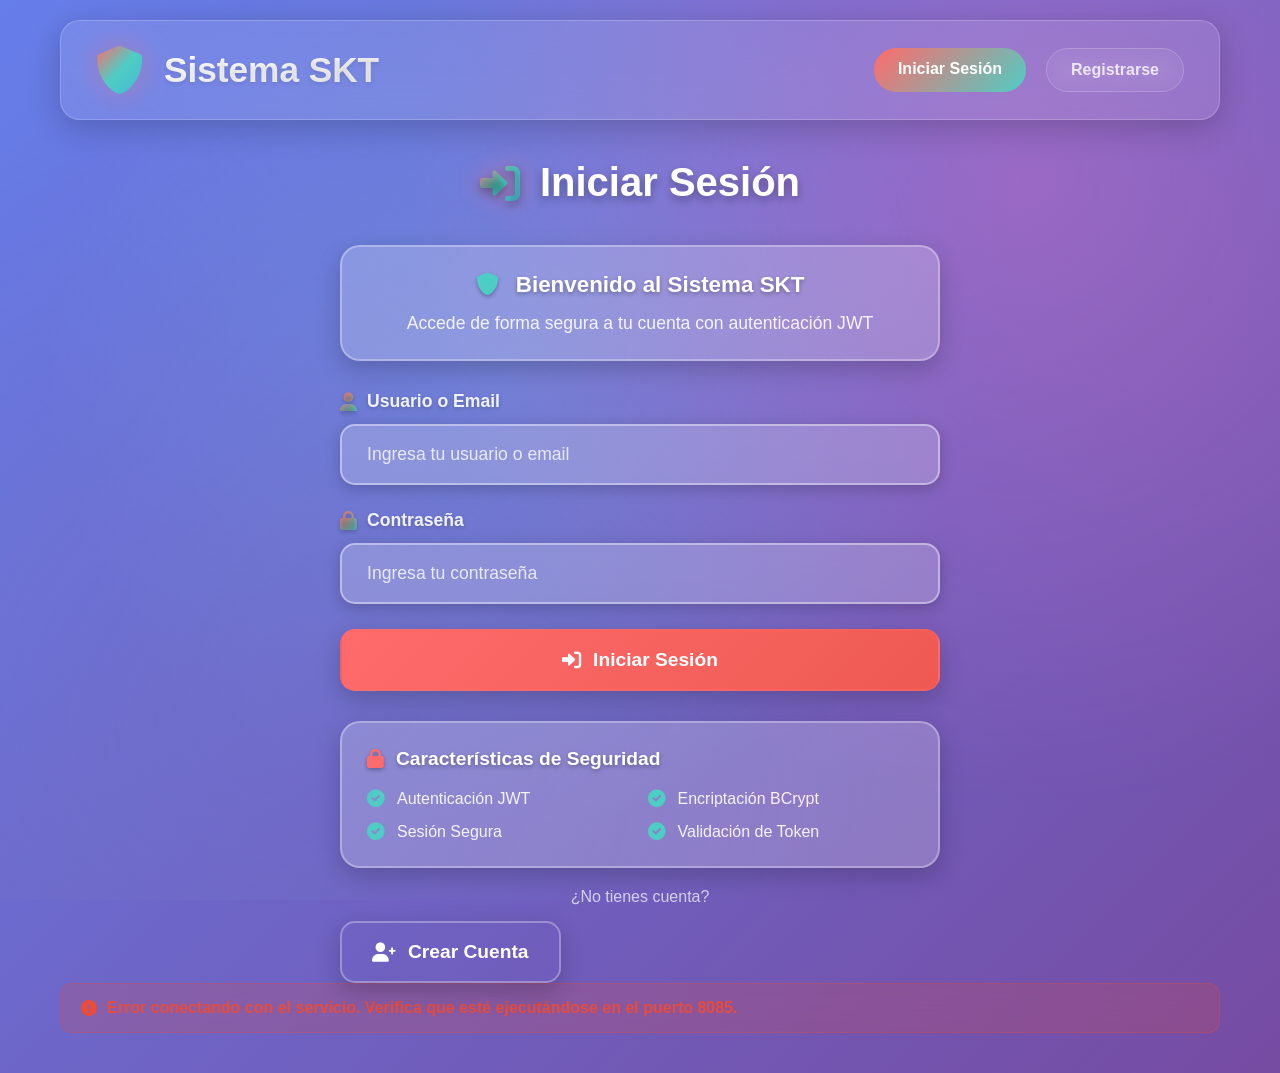
==== src/auth-service/src/main/resources/static/index.html @ 1cf435f5 "Se implementó el login" ====
<!DOCTYPE html>
<html lang="es">

<head>
  <meta charset="UTF-8">
  <meta name="viewport" content="width=device-width, initial-scale=1.0">
  <title>Sistema de Autenticación SKT</title>
  <link rel="stylesheet" href="styles.css">
  <link href="https://cdnjs.cloudflare.com/ajax/libs/font-awesome/6.0.0/css/all.min.css" rel="stylesheet">
</head>

<body>
  <div class="container">
    <!-- Header -->
    <header class="header">
      <div class="logo">
        <i class="fas fa-shield-alt"></i>
        <h1>Sistema SKT</h1>
      </div>
      <nav class="nav" id="nav">
        <a href="#" id="loginLink" class="nav-link active">Iniciar Sesión</a>
        <a href="#" id="registerLink" class="nav-link">Registrarse</a>
        <a href="#" id="dashboardLink" class="nav-link" style="display: none;">Dashboard</a>
        <a href="#" id="logoutLink" class="nav-link" style="display: none;">Cerrar Sesión</a>
      </nav>
    </header>

    <!-- Main Content -->
    <main class="main">
      <!-- Login Form -->
      <div id="loginSection" class="form-section active">
        <div class="form-container">
          <h2><i class="fas fa-sign-in-alt"></i> Iniciar Sesión</h2>

          <!-- Welcome Message -->
          <div
            style="text-align: center; margin-bottom: 30px; padding: 25px; background: rgba(255, 255, 255, 0.2); border-radius: 20px; border: 2px solid rgba(255, 255, 255, 0.3); box-shadow: 0 8px 25px rgba(0, 0, 0, 0.2);">
            <h3
              style="color: white; margin-bottom: 15px; font-size: 1.4rem; text-shadow: 0 2px 4px rgba(0, 0, 0, 0.3);">
              <i class="fas fa-shield-alt" style="color: #4ecdc4; margin-right: 12px;"></i>
              Bienvenido al Sistema SKT
            </h3>
            <p style="color: rgba(255, 255, 255, 0.9); font-size: 1.1rem; font-weight: 500;">
              Accede de forma segura a tu cuenta con autenticación JWT
            </p>
          </div>

          <form id="loginForm" class="auth-form">
            <div class="form-group">
              <label for="loginUsername">
                <i class="fas fa-user"></i> Usuario o Email
              </label>
              <input type="text" id="loginUsername" name="usernameOrEmail" required
                placeholder="Ingresa tu usuario o email">
            </div>
            <div class="form-group">
              <label for="loginPassword">
                <i class="fas fa-lock"></i> Contraseña
              </label>
              <input type="password" id="loginPassword" name="password" required placeholder="Ingresa tu contraseña">
            </div>
            <button type="submit" class="btn btn-primary">
              <i class="fas fa-sign-in-alt"></i> Iniciar Sesión
            </button>
          </form>

          <!-- Security Features -->
          <div
            style="margin-top: 30px; padding: 25px; background: rgba(255, 255, 255, 0.2); border-radius: 20px; border: 2px solid rgba(255, 255, 255, 0.3); box-shadow: 0 8px 25px rgba(0, 0, 0, 0.2);">
            <h4
              style="color: white; margin-bottom: 20px; display: flex; align-items: center; gap: 12px; font-size: 1.2rem; text-shadow: 0 2px 4px rgba(0, 0, 0, 0.3);">
              <i class="fas fa-lock" style="color: #ff6b6b;"></i>
              Características de Seguridad
            </h4>
            <div style="display: grid; grid-template-columns: repeat(auto-fit, minmax(200px, 1fr)); gap: 15px;">
              <div
                style="display: flex; align-items: center; gap: 12px; color: rgba(255, 255, 255, 0.9); font-weight: 500;">
                <i class="fas fa-check-circle" style="color: #4ecdc4; font-size: 1.1rem;"></i>
                <span>Autenticación JWT</span>
              </div>
              <div
                style="display: flex; align-items: center; gap: 12px; color: rgba(255, 255, 255, 0.9); font-weight: 500;">
                <i class="fas fa-check-circle" style="color: #4ecdc4; font-size: 1.1rem;"></i>
                <span>Encriptación BCrypt</span>
              </div>
              <div
                style="display: flex; align-items: center; gap: 12px; color: rgba(255, 255, 255, 0.9); font-weight: 500;">
                <i class="fas fa-check-circle" style="color: #4ecdc4; font-size: 1.1rem;"></i>
                <span>Sesión Segura</span>
              </div>
              <div
                style="display: flex; align-items: center; gap: 12px; color: rgba(255, 255, 255, 0.9); font-weight: 500;">
                <i class="fas fa-check-circle" style="color: #4ecdc4; font-size: 1.1rem;"></i>
                <span>Validación de Token</span>
              </div>
            </div>
          </div>

          <!-- Quick Actions -->
          <div style="margin-top: 20px; text-align: center;">
            <p style="color: rgba(255, 255, 255, 0.7); margin-bottom: 15px;">¿No tienes cuenta?</p>
            <button type="button" class="btn btn-outline" onclick="showRegister()">
              <i class="fas fa-user-plus"></i> Crear Cuenta
            </button>
          </div>
        </div>
      </div>

      <!-- Register Form -->
      <div id="registerSection" class="form-section">
        <div class="form-container">
          <h2><i class="fas fa-user-plus"></i> Registrarse</h2>
          <form id="registerForm" class="auth-form">
            <div class="form-group">
              <label for="registerUsername">
                <i class="fas fa-user"></i> Usuario
              </label>
              <input type="text" id="registerUsername" name="username" required>
            </div>
            <div class="form-group">
              <label for="registerEmail">
                <i class="fas fa-envelope"></i> Email
              </label>
              <input type="email" id="registerEmail" name="email" required>
            </div>
            <div class="form-group">
              <label for="registerPassword">
                <i class="fas fa-lock"></i> Contraseña
              </label>
              <input type="password" id="registerPassword" name="password" required>
            </div>
            <div class="form-group">
              <label for="registerConfirmPassword">
                <i class="fas fa-lock"></i> Confirmar Contraseña
              </label>
              <input type="password" id="registerConfirmPassword" name="confirmPassword" required>
            </div>
            <div class="form-group">
              <label for="registerNombre">
                <i class="fas fa-id-card"></i> Nombre
              </label>
              <input type="text" id="registerNombre" name="nombre" required>
            </div>
            <div class="form-group">
              <label for="registerApellido">
                <i class="fas fa-id-card"></i> Apellido
              </label>
              <input type="text" id="registerApellido" name="apellido" required>
            </div>
            <div class="form-group">
              <label for="registerRol">
                <i class="fas fa-user-tag"></i> Rol
              </label>
              <select id="registerRol" name="rol" required>
                <option value="OPERADOR">Operador</option>
                <option value="SUPERVISOR">Supervisor</option>
                <option value="ADMIN">Administrador</option>
              </select>
            </div>
            <button type="submit" class="btn btn-primary">
              <i class="fas fa-user-plus"></i> Registrarse
            </button>
            <button type="button" class="btn btn-secondary" onclick="fillRegisterForm()" style="margin-top: 10px;">
              <i class="fas fa-magic"></i> Llenar Datos de Prueba
            </button>
          </form>
        </div>
      </div>

      <!-- Dashboard -->
      <div id="dashboardSection" class="form-section">
        <div class="dashboard-container">
          <div class="dashboard-header">
            <h2><i class="fas fa-tachometer-alt"></i> Dashboard</h2>
            <div class="welcome-banner">
              <div class="user-avatar">
                <i class="fas fa-user-circle"></i>
              </div>
              <div class="welcome-text">
                <h3 id="welcomeMessage">¡Bienvenido!</h3>
                <p id="userDetails">Cargando información del usuario...</p>
              </div>
            </div>
          </div>

          <div class="stats-grid">
            <div class="stat-card">
              <div class="stat-icon">
                <i class="fas fa-shield-alt"></i>
              </div>
              <div class="stat-content">
                <h4>Seguridad</h4>
                <p>Sesión activa</p>
                <span class="stat-status active">Activo</span>
              </div>
            </div>

            <div class="stat-card">
              <div class="stat-icon">
                <i class="fas fa-clock"></i>
              </div>
              <div class="stat-content">
                <h4>Sesión</h4>
                <p id="sessionTime">24 horas</p>
                <span class="stat-status valid">Válido</span>
              </div>
            </div>

            <div class="stat-card">
              <div class="stat-icon">
                <i class="fas fa-key"></i>
              </div>
              <div class="stat-content">
                <h4>Token</h4>
                <p>JWT Activo</p>
                <span class="stat-status valid">Válido</span>
              </div>
            </div>

            <div class="stat-card">
              <div class="stat-icon">
                <i class="fas fa-user-tag"></i>
              </div>
              <div class="stat-content">
                <h4>Rol</h4>
                <p id="userRole">Cargando...</p>
                <span class="stat-status info">Asignado</span>
              </div>
            </div>
          </div>

          <div class="action-grid">
            <div class="action-card">
              <div class="card-header">
                <i class="fas fa-user-check"></i>
                <h3>Validar Token</h3>
              </div>
              <p>Verifica la validez de tu token de autenticación actual</p>
              <button id="validateTokenBtn" class="btn btn-info">
                <i class="fas fa-check-circle"></i> Validar Token
              </button>
            </div>

            <div class="action-card">
              <div class="card-header">
                <i class="fas fa-sync"></i>
                <h3>Refrescar Token</h3>
              </div>
              <p>Genera un nuevo token de autenticación</p>
              <button id="refreshTokenBtn" class="btn btn-secondary">
                <i class="fas fa-sync"></i> Refrescar Token
              </button>
            </div>

            <div class="action-card">
              <div class="card-header">
                <i class="fas fa-info-circle"></i>
                <h3>Información del Usuario</h3>
              </div>
              <p>Consulta los detalles completos de tu perfil</p>
              <button class="btn btn-secondary" onclick="getCurrentUser()">
                <i class="fas fa-user"></i> Ver Perfil
              </button>
            </div>

            <div class="action-card">
              <div class="card-header">
                <i class="fas fa-cog"></i>
                <h3>Configuración</h3>
              </div>
              <p>Gestiona la configuración de tu cuenta</p>
              <button class="btn btn-secondary" onclick="showMessage('Función en desarrollo', 'info')">
                <i class="fas fa-tools"></i> Configurar
              </button>
            </div>
          </div>

          <div class="recent-activity">
            <h3><i class="fas fa-history"></i> Actividad Reciente</h3>
            <div class="activity-list">
              <div class="activity-item">
                <div class="activity-icon">
                  <i class="fas fa-sign-in-alt"></i>
                </div>
                <div class="activity-content">
                  <p><strong>Inicio de sesión exitoso</strong></p>
                  <span class="activity-time">Hace unos momentos</span>
                </div>
              </div>
              <div class="activity-item">
                <div class="activity-icon">
                  <i class="fas fa-key"></i>
                </div>
                <div class="activity-content">
                  <p><strong>Token JWT generado</strong></p>
                  <span class="activity-time">Hace unos momentos</span>
                </div>
              </div>
              <div class="activity-item">
                <div class="activity-icon">
                  <i class="fas fa-shield-alt"></i>
                </div>
                <div class="activity-content">
                  <p><strong>Sesión autenticada</strong></p>
                  <span class="activity-time">Hace unos momentos</span>
                </div>
              </div>
            </div>
          </div>

          <div class="dashboard-footer">
            <button class="btn btn-primary" onclick="logout()">
              <i class="fas fa-sign-out-alt"></i> Cerrar Sesión
            </button>
          </div>
        </div>
      </div>
    </main>

    <!-- Messages -->
    <div id="messageContainer" class="message-container"></div>
  </div>

  <script src="script.js"></script>
</body>

</html>
---- src/auth-service/src/main/resources/static/styles.css ----
* {
    margin: 0;
    padding: 0;
    box-sizing: border-box;
}

body {
    font-family: 'Segoe UI', Tahoma, Geneva, Verdana, sans-serif;
    background: linear-gradient(135deg, #667eea 0%, #764ba2 25%, #f093fb 50%, #f5576c 75%, #4facfe 100%);
    background-size: 400% 400%;
    animation: gradientShift 15s ease infinite;
    min-height: 100vh;
    color: #2c3e50;
    position: relative;
    overflow-x: hidden;
}

@keyframes gradientShift {
    0% { background-position: 0% 50%; }
    50% { background-position: 100% 50%; }
    100% { background-position: 0% 50%; }
}

body::before {
    content: '';
    position: fixed;
    top: 0;
    left: 0;
    width: 100%;
    height: 100%;
    background: 
        radial-gradient(circle at 20% 80%, rgba(120, 119, 198, 0.3) 0%, transparent 50%),
        radial-gradient(circle at 80% 20%, rgba(255, 119, 198, 0.3) 0%, transparent 50%),
        radial-gradient(circle at 40% 40%, rgba(120, 219, 255, 0.2) 0%, transparent 50%);
    pointer-events: none;
    z-index: -1;
}

.container {
    max-width: 1200px;
    margin: 0 auto;
    padding: 20px;
}

/* Header */
.header {
    background: rgba(255, 255, 255, 0.1);
    backdrop-filter: blur(20px);
    border-radius: 20px;
    padding: 25px 35px;
    margin-bottom: 40px;
    box-shadow: 0 8px 32px rgba(0, 0, 0, 0.2);
    display: flex;
    justify-content: space-between;
    align-items: center;
    border: 1px solid rgba(255, 255, 255, 0.2);
}

.logo {
    display: flex;
    align-items: center;
    gap: 20px;
    color: white;
    text-decoration: none;
    transition: all 0.3s ease;
}

.logo:hover {
    transform: scale(1.05);
    text-shadow: 0 0 20px rgba(255, 255, 255, 0.5);
}

.logo i {
    font-size: 3rem;
    background: linear-gradient(135deg, #ff6b6b, #4ecdc4, #45b7d1);
    -webkit-background-clip: text;
    -webkit-text-fill-color: transparent;
    background-clip: text;
    filter: drop-shadow(0 0 15px rgba(255, 107, 107, 0.4));
}

.logo h1 {
    font-size: 2.2rem;
    font-weight: 800;
    background: linear-gradient(135deg, #ffffff, #f0f0f0);
    -webkit-background-clip: text;
    -webkit-text-fill-color: transparent;
    background-clip: text;
    text-shadow: 0 2px 4px rgba(0, 0, 0, 0.1);
}

.nav {
    display: flex;
    gap: 20px;
}

.nav-link {
    text-decoration: none;
    color: rgba(255, 255, 255, 0.8);
    font-weight: 600;
    padding: 12px 24px;
    border-radius: 25px;
    transition: all 0.3s ease;
    border: 1px solid rgba(255, 255, 255, 0.2);
    backdrop-filter: blur(10px);
}

.nav-link:hover {
    background: rgba(255, 255, 255, 0.2);
    color: white;
    transform: translateY(-2px);
    box-shadow: 0 8px 25px rgba(0, 0, 0, 0.2);
}

.nav-link.active {
    background: linear-gradient(135deg, #ff6b6b, #4ecdc4);
    color: white;
    border: none;
}

/* Main Content */
.main-content {
    background: rgba(255, 255, 255, 0.25);
    backdrop-filter: blur(25px);
    border-radius: 30px;
    padding: 50px;
    box-shadow: 0 20px 60px rgba(0, 0, 0, 0.3);
    min-height: 700px;
    border: 2px solid rgba(255, 255, 255, 0.3);
    position: relative;
    overflow: hidden;
}

.main-content::before {
    content: '';
    position: absolute;
    top: -50%;
    left: -50%;
    width: 200%;
    height: 200%;
    background: 
        radial-gradient(circle at 30% 20%, rgba(255, 107, 107, 0.1) 0%, transparent 50%),
        radial-gradient(circle at 70% 80%, rgba(78, 205, 196, 0.1) 0%, transparent 50%),
        radial-gradient(circle at 20% 70%, rgba(69, 183, 209, 0.1) 0%, transparent 50%);
    animation: float 20s ease-in-out infinite;
    pointer-events: none;
}

@keyframes float {
    0%, 100% { transform: translate(0, 0) rotate(0deg); }
    33% { transform: translate(30px, -30px) rotate(120deg); }
    66% { transform: translate(-20px, 20px) rotate(240deg); }
}

.form-section {
    display: none;
    position: relative;
    z-index: 2;
}

.form-section.active {
    display: block;
}

.form-container {
    max-width: 600px;
    margin: 0 auto;
    position: relative;
}

.form-container h2 {
    text-align: center;
    margin-bottom: 40px;
    color: white;
    font-size: 2.5rem;
    font-weight: 800;
    display: flex;
    align-items: center;
    justify-content: center;
    gap: 20px;
    text-shadow: 0 4px 8px rgba(0, 0, 0, 0.3);
}

.form-container h2 i {
    font-size: 2.5rem;
    background: linear-gradient(135deg, #ff6b6b, #4ecdc4, #45b7d1);
    -webkit-background-clip: text;
    -webkit-text-fill-color: transparent;
    background-clip: text;
    filter: drop-shadow(0 0 10px rgba(255, 107, 107, 0.5));
}

/* Forms */
.auth-form {
    display: flex;
    flex-direction: column;
    gap: 25px;
}

.form-group {
    display: flex;
    flex-direction: column;
    gap: 12px;
    position: relative;
}

.form-group label {
    color: rgba(255, 255, 255, 0.9);
    font-weight: 600;
    font-size: 1.1rem;
    display: flex;
    align-items: center;
    gap: 10px;
    text-shadow: 0 2px 4px rgba(0, 0, 0, 0.2);
}

.form-group label i {
    font-size: 1.2rem;
    background: linear-gradient(135deg, #ff6b6b, #4ecdc4);
    -webkit-background-clip: text;
    -webkit-text-fill-color: transparent;
    background-clip: text;
}

.form-group input,
.form-group select {
    padding: 18px 25px;
    border: 2px solid rgba(255, 255, 255, 0.4);
    border-radius: 15px;
    font-size: 1.1rem;
    background: rgba(255, 255, 255, 0.2);
    backdrop-filter: blur(15px);
    color: white;
    transition: all 0.3s ease;
    box-shadow: 0 4px 15px rgba(0, 0, 0, 0.2);
}

.form-group input::placeholder {
    color: rgba(255, 255, 255, 0.8);
    font-weight: 500;
}

.form-group input:focus,
.form-group select:focus {
    outline: none;
    border-color: rgba(255, 107, 107, 0.9);
    box-shadow: 0 0 0 4px rgba(255, 107, 107, 0.3);
    background: rgba(255, 255, 255, 0.25);
    transform: translateY(-2px);
}

.form-group input:hover,
.form-group select:hover {
    border-color: rgba(255, 255, 255, 0.6);
    background: rgba(255, 255, 255, 0.22);
}

/* Buttons */
.btn {
    padding: 18px 30px;
    border: none;
    border-radius: 15px;
    font-size: 1.2rem;
    font-weight: 700;
    cursor: pointer;
    transition: all 0.3s ease;
    display: flex;
    align-items: center;
    justify-content: center;
    gap: 12px;
    text-decoration: none;
    position: relative;
    overflow: hidden;
    box-shadow: 0 8px 25px rgba(0, 0, 0, 0.2);
}

.btn::before {
    content: '';
    position: absolute;
    top: 0;
    left: -100%;
    width: 100%;
    height: 100%;
    background: linear-gradient(90deg, transparent, rgba(255, 255, 255, 0.2), transparent);
    transition: left 0.5s;
}

.btn:hover::before {
    left: 100%;
}

.btn-primary {
    background: linear-gradient(135deg, #ff6b6b, #ee5a52);
    color: white;
    border: 2px solid rgba(255, 107, 107, 0.3);
}

.btn-primary:hover {
    transform: translateY(-3px);
    box-shadow: 0 15px 35px rgba(255, 107, 107, 0.4);
    background: linear-gradient(135deg, #ee5a52, #ff6b6b);
}

.btn-secondary {
    background: linear-gradient(135deg, #4ecdc4, #44a08d);
    color: white;
    border: 2px solid rgba(78, 205, 196, 0.3);
}

.btn-secondary:hover {
    background: linear-gradient(135deg, #44a08d, #3a8b7a);
    transform: translateY(-3px);
    box-shadow: 0 15px 35px rgba(78, 205, 196, 0.4);
}

.btn-info {
    background: linear-gradient(135deg, #45b7d1, #3498db);
    color: white;
    border: 2px solid rgba(69, 183, 209, 0.3);
}

.btn-info:hover {
    background: linear-gradient(135deg, #3498db, #2980b9);
    transform: translateY(-3px);
    box-shadow: 0 15px 35px rgba(69, 183, 209, 0.4);
}

.btn-outline {
    background: transparent;
    color: white;
    border: 2px solid rgba(255, 255, 255, 0.3);
}

.btn-outline:hover {
    background: rgba(255, 255, 255, 0.1);
    border-color: rgba(255, 255, 255, 0.5);
    transform: translateY(-3px);
}

/* Loading */
.loading {
    opacity: 0.7;
    pointer-events: none;
}

.loading::after {
    content: '';
    position: absolute;
    top: 50%;
    left: 50%;
    width: 20px;
    height: 20px;
    margin: -10px 0 0 -10px;
    border: 2px solid rgba(255, 255, 255, 0.3);
    border-top: 2px solid white;
    border-radius: 50%;
    animation: spin 1s linear infinite;
}

@keyframes spin {
    0% { transform: rotate(0deg); }
    100% { transform: rotate(360deg); }
}

/* Messages */
.message {
    padding: 15px 20px;
    border-radius: 12px;
    margin-bottom: 20px;
    font-weight: 600;
    display: flex;
    align-items: center;
    gap: 10px;
    backdrop-filter: blur(10px);
    border: 1px solid rgba(255, 255, 255, 0.2);
    animation: slideIn 0.3s ease;
}

@keyframes slideIn {
    from { transform: translateY(-20px); opacity: 0; }
    to { transform: translateY(0); opacity: 1; }
}

.message.success {
    background: rgba(46, 204, 113, 0.2);
    color: #2ecc71;
    border-color: rgba(46, 204, 113, 0.3);
}

.message.error {
    background: rgba(231, 76, 60, 0.2);
    color: #e74c3c;
    border-color: rgba(231, 76, 60, 0.3);
}

.message.info {
    background: rgba(52, 152, 219, 0.2);
    color: #3498db;
    border-color: rgba(52, 152, 219, 0.3);
}

.message.warning {
    background: rgba(241, 196, 15, 0.2);
    color: #f1c40f;
    border-color: rgba(241, 196, 15, 0.3);
}

/* Test Users Section */
.test-users {
    background: rgba(255, 255, 255, 0.2);
    backdrop-filter: blur(15px);
    border-radius: 15px;
    padding: 25px;
    margin-bottom: 30px;
    border: 2px solid rgba(255, 255, 255, 0.3);
    box-shadow: 0 8px 25px rgba(0, 0, 0, 0.2);
}

.test-users h3 {
    color: white;
    margin-bottom: 15px;
    font-size: 1.3rem;
    display: flex;
    align-items: center;
    gap: 10px;
}

.test-users h3 i {
    background: linear-gradient(135deg, #ff6b6b, #4ecdc4);
    -webkit-background-clip: text;
    -webkit-text-fill-color: transparent;
    background-clip: text;
}

.test-user {
    display: flex;
    justify-content: space-between;
    align-items: center;
    padding: 12px 15px;
    background: rgba(255, 255, 255, 0.05);
    border-radius: 10px;
    margin-bottom: 10px;
    border: 1px solid rgba(255, 255, 255, 0.1);
    transition: all 0.3s ease;
}

.test-user:hover {
    background: rgba(255, 255, 255, 0.1);
    transform: translateX(5px);
}

.test-user-info {
    color: rgba(255, 255, 255, 0.9);
}

.test-user-info strong {
    color: white;
    font-weight: 700;
}

.test-user-btn {
    padding: 8px 15px;
    background: linear-gradient(135deg, #4ecdc4, #44a08d);
    color: white;
    border: none;
    border-radius: 8px;
    font-size: 0.9rem;
    font-weight: 600;
    cursor: pointer;
    transition: all 0.3s ease;
}

.test-user-btn:hover {
    background: linear-gradient(135deg, #44a08d, #3a8b7a);
    transform: scale(1.05);
}

/* Dashboard */
.dashboard-container {
    color: white;
}

.dashboard-header {
    text-align: center;
    margin-bottom: 40px;
}

.dashboard-header h2 {
    color: white;
    margin-bottom: 30px;
    font-size: 2.5rem;
    display: flex;
    align-items: center;
    justify-content: center;
    gap: 15px;
    text-shadow: 0 4px 8px rgba(0, 0, 0, 0.3);
}

.welcome-banner {
    display: flex;
    align-items: center;
    justify-content: center;
    gap: 20px;
    background: rgba(255, 255, 255, 0.1);
    backdrop-filter: blur(20px);
    padding: 30px;
    border-radius: 20px;
    box-shadow: 0 8px 32px rgba(0, 0, 0, 0.2);
    border: 1px solid rgba(255, 255, 255, 0.2);
}

.user-avatar i {
    font-size: 4rem;
    background: linear-gradient(135deg, #ff6b6b, #4ecdc4);
    -webkit-background-clip: text;
    -webkit-text-fill-color: transparent;
    background-clip: text;
    filter: drop-shadow(0 0 10px rgba(255, 107, 107, 0.3));
}

.welcome-text h3 {
    color: white;
    margin-bottom: 10px;
    font-size: 1.8rem;
    text-shadow: 0 2px 4px rgba(0, 0, 0, 0.3);
}

.welcome-text p {
    color: rgba(255, 255, 255, 0.8);
    font-size: 1.1rem;
}

.stats-grid {
    display: grid;
    grid-template-columns: repeat(auto-fit, minmax(200px, 1fr));
    gap: 20px;
    margin-bottom: 40px;
}

.stat-card {
    background: rgba(255, 255, 255, 0.2);
    backdrop-filter: blur(20px);
    padding: 25px;
    border-radius: 15px;
    box-shadow: 0 8px 32px rgba(0, 0, 0, 0.3);
    border: 2px solid rgba(255, 255, 255, 0.3);
    display: flex;
    align-items: center;
    gap: 15px;
    transition: transform 0.3s ease;
}

.stat-card:hover {
    transform: translateY(-5px);
}

.stat-icon {
    width: 60px;
    height: 60px;
    border-radius: 50%;
    display: flex;
    align-items: center;
    justify-content: center;
    font-size: 1.5rem;
    color: white;
}

.stat-card:nth-child(1) .stat-icon {
    background: linear-gradient(135deg, #ff6b6b, #ee5a52);
}

.stat-card:nth-child(2) .stat-icon {
    background: linear-gradient(135deg, #4ecdc4, #44a08d);
}

.stat-card:nth-child(3) .stat-icon {
    background: linear-gradient(135deg, #45b7d1, #3498db);
}

.stat-card:nth-child(4) .stat-icon {
    background: linear-gradient(135deg, #f39c12, #e67e22);
}

.stat-content h4 {
    color: white;
    margin-bottom: 5px;
    font-size: 1.1rem;
    text-shadow: 0 2px 4px rgba(0, 0, 0, 0.3);
}

.stat-content p {
    color: rgba(255, 255, 255, 0.8);
    margin-bottom: 8px;
    font-size: 0.9rem;
}

.stat-status {
    padding: 4px 12px;
    border-radius: 20px;
    font-size: 0.8rem;
    font-weight: 600;
    text-transform: uppercase;
}

.stat-status.active {
    background: rgba(46, 204, 113, 0.2);
    color: #2ecc71;
    border: 1px solid rgba(46, 204, 113, 0.3);
}

.stat-status.valid {
    background: rgba(52, 152, 219, 0.2);
    color: #3498db;
    border: 1px solid rgba(52, 152, 219, 0.3);
}

.stat-status.info {
    background: rgba(241, 196, 15, 0.2);
    color: #f1c40f;
    border: 1px solid rgba(241, 196, 15, 0.3);
}

.action-grid {
    display: grid;
    grid-template-columns: repeat(auto-fit, minmax(250px, 1fr));
    gap: 25px;
    margin-bottom: 40px;
}

.action-card {
    background: rgba(255, 255, 255, 0.2);
    backdrop-filter: blur(20px);
    padding: 30px;
    border-radius: 20px;
    box-shadow: 0 8px 32px rgba(0, 0, 0, 0.3);
    border: 2px solid rgba(255, 255, 255, 0.3);
    text-align: center;
    transition: transform 0.3s ease;
}

.action-card:hover {
    transform: translateY(-5px);
}

.card-header {
    display: flex;
    align-items: center;
    justify-content: center;
    gap: 10px;
    margin-bottom: 15px;
}

.card-header i {
    font-size: 1.5rem;
    background: linear-gradient(135deg, #ff6b6b, #4ecdc4);
    -webkit-background-clip: text;
    -webkit-text-fill-color: transparent;
    background-clip: text;
}

.card-header h3 {
    color: white;
    font-size: 1.2rem;
    text-shadow: 0 2px 4px rgba(0, 0, 0, 0.3);
}

.action-card p {
    color: rgba(255, 255, 255, 0.8);
    margin-bottom: 20px;
    line-height: 1.5;
}

.recent-activity {
    background: rgba(255, 255, 255, 0.2);
    backdrop-filter: blur(20px);
    padding: 30px;
    border-radius: 20px;
    box-shadow: 0 8px 32px rgba(0, 0, 0, 0.3);
    border: 2px solid rgba(255, 255, 255, 0.3);
    margin-bottom: 30px;
}

.recent-activity h3 {
    color: white;
    margin-bottom: 20px;
    display: flex;
    align-items: center;
    gap: 10px;
    text-shadow: 0 2px 4px rgba(0, 0, 0, 0.3);
}

.recent-activity h3 i {
    background: linear-gradient(135deg, #ff6b6b, #4ecdc4);
    -webkit-background-clip: text;
    -webkit-text-fill-color: transparent;
    background-clip: text;
}

.activity-list {
    display: flex;
    flex-direction: column;
    gap: 15px;
}

.activity-item {
    display: flex;
    align-items: center;
    gap: 15px;
    padding: 15px;
    background: rgba(255, 255, 255, 0.05);
    border-radius: 10px;
    transition: background 0.3s ease;
    border: 1px solid rgba(255, 255, 255, 0.1);
}

.activity-item:hover {
    background: rgba(255, 255, 255, 0.1);
}

.activity-icon {
    width: 40px;
    height: 40px;
    border-radius: 50%;
    background: linear-gradient(135deg, #4ecdc4, #44a08d);
    display: flex;
    align-items: center;
    justify-content: center;
    color: white;
}

.activity-content p {
    color: white;
    margin-bottom: 5px;
    text-shadow: 0 1px 2px rgba(0, 0, 0, 0.3);
}

.activity-time {
    color: rgba(255, 255, 255, 0.7);
    font-size: 0.9rem;
}

.dashboard-footer {
    text-align: center;
    padding: 20px 0;
}

/* Responsive */
@media (max-width: 768px) {
    .container {
        padding: 10px;
    }
    
    .header {
        flex-direction: column;
        gap: 20px;
        text-align: center;
    }
    
    .nav {
        flex-wrap: wrap;
        justify-content: center;
    }
    
    .main-content {
        padding: 30px 20px;
    }
    
    .form-container h2 {
        font-size: 2rem;
    }
    
    .stats-grid {
        grid-template-columns: 1fr;
    }
    
    .action-grid {
        grid-template-columns: 1fr;
    }
    
    .welcome-banner {
        flex-direction: column;
        text-align: center;
    }
}
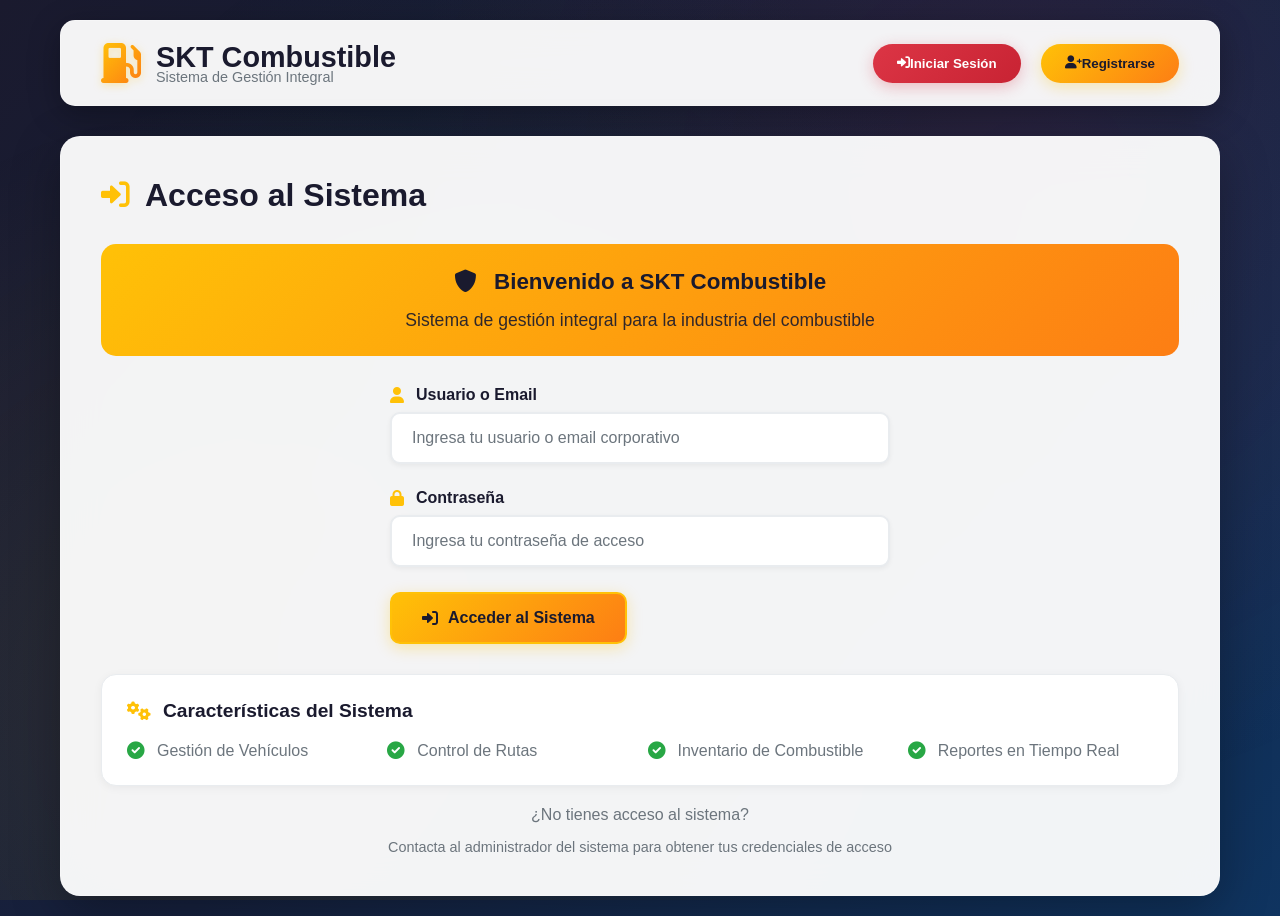
==== commit 79bd7b43: "Se corrigió la interfaz" ====
--- a/src/auth-service/src/main/resources/static/index.html
+++ b/src/auth-service/src/main/resources/static/index.html
@@ -4,44 +4,56 @@
 <head>
   <meta charset="UTF-8">
   <meta name="viewport" content="width=device-width, initial-scale=1.0">
-  <title>Sistema de Autenticación SKT</title>
+  <title>SKT Combustible - Sistema de Gestión</title>
   <link rel="stylesheet" href="styles.css">
-  <link href="https://cdnjs.cloudflare.com/ajax/libs/font-awesome/6.0.0/css/all.min.css" rel="stylesheet">
+  <link rel="stylesheet" href="https://cdnjs.cloudflare.com/ajax/libs/font-awesome/6.0.0/css/all.min.css">
+  <link rel="icon"
+    href="data:image/svg+xml,<svg xmlns='http://www.w3.org/2000/svg' viewBox='0 0 100 100'><text y='.9em' font-size='90'>⛽</text></svg>">
 </head>
 
 <body>
   <div class="container">
-    <!-- Header -->
+    <!-- Header Profesional -->
     <header class="header">
       <div class="logo">
-        <i class="fas fa-shield-alt"></i>
-        <h1>Sistema SKT</h1>
+        <i class="fas fa-gas-pump"></i>
+        <div>
+          <h1>SKT Combustible</h1>
+          <div class="subtitle">Sistema de Gestión Integral</div>
+        </div>
       </div>
-      <nav class="nav" id="nav">
-        <a href="#" id="loginLink" class="nav-link active">Iniciar Sesión</a>
-        <a href="#" id="registerLink" class="nav-link">Registrarse</a>
-        <a href="#" id="dashboardLink" class="nav-link" style="display: none;">Dashboard</a>
-        <a href="#" id="logoutLink" class="nav-link" style="display: none;">Cerrar Sesión</a>
+      <nav class="nav">
+        <button id="loginBtn" class="active">
+          <i class="fas fa-sign-in-alt"></i> Iniciar Sesión
+        </button>
+        <button id="registerBtn">
+          <i class="fas fa-user-plus"></i> Registrarse
+        </button>
+        <button id="dashboardBtn" style="display: none;">
+          <i class="fas fa-tachometer-alt"></i> Dashboard
+        </button>
+        <button id="logoutBtn" style="display: none;">
+          <i class="fas fa-sign-out-alt"></i> Cerrar Sesión
+        </button>
       </nav>
     </header>
 
-    <!-- Main Content -->
-    <main class="main">
+    <!-- Contenido Principal -->
+    <main class="main-content">
       <!-- Login Form -->
       <div id="loginSection" class="form-section active">
         <div class="form-container">
-          <h2><i class="fas fa-sign-in-alt"></i> Iniciar Sesión</h2>
-
-          <!-- Welcome Message -->
+          <h2><i class="fas fa-sign-in-alt"></i> Acceso al Sistema</h2>
+
+          <!-- Banner de Bienvenida -->
           <div
-            style="text-align: center; margin-bottom: 30px; padding: 25px; background: rgba(255, 255, 255, 0.2); border-radius: 20px; border: 2px solid rgba(255, 255, 255, 0.3); box-shadow: 0 8px 25px rgba(0, 0, 0, 0.2);">
-            <h3
-              style="color: white; margin-bottom: 15px; font-size: 1.4rem; text-shadow: 0 2px 4px rgba(0, 0, 0, 0.3);">
-              <i class="fas fa-shield-alt" style="color: #4ecdc4; margin-right: 12px;"></i>
-              Bienvenido al Sistema SKT
+            style="text-align: center; margin-bottom: 30px; padding: 25px; background: linear-gradient(135deg, #ffc107, #fd7e14); border-radius: 15px; color: #1a1a2e;">
+            <h3 style="margin-bottom: 15px; font-size: 1.4rem; font-weight: 700;">
+              <i class="fas fa-shield-alt" style="margin-right: 12px;"></i>
+              Bienvenido a SKT Combustible
             </h3>
-            <p style="color: rgba(255, 255, 255, 0.9); font-size: 1.1rem; font-weight: 500;">
-              Accede de forma segura a tu cuenta con autenticación JWT
+            <p style="font-size: 1.1rem; font-weight: 500; opacity: 0.9;">
+              Sistema de gestión integral para la industria del combustible
             </p>
           </div>
 
@@ -51,57 +63,54 @@
                 <i class="fas fa-user"></i> Usuario o Email
               </label>
               <input type="text" id="loginUsername" name="usernameOrEmail" required
-                placeholder="Ingresa tu usuario o email">
+                placeholder="Ingresa tu usuario o email corporativo">
             </div>
             <div class="form-group">
               <label for="loginPassword">
                 <i class="fas fa-lock"></i> Contraseña
               </label>
-              <input type="password" id="loginPassword" name="password" required placeholder="Ingresa tu contraseña">
+              <input type="password" id="loginPassword" name="password" required
+                placeholder="Ingresa tu contraseña de acceso">
             </div>
             <button type="submit" class="btn btn-primary">
-              <i class="fas fa-sign-in-alt"></i> Iniciar Sesión
+              <i class="fas fa-sign-in-alt"></i> Acceder al Sistema
             </button>
           </form>
 
-          <!-- Security Features -->
+          <!-- Características del Sistema -->
           <div
-            style="margin-top: 30px; padding: 25px; background: rgba(255, 255, 255, 0.2); border-radius: 20px; border: 2px solid rgba(255, 255, 255, 0.3); box-shadow: 0 8px 25px rgba(0, 0, 0, 0.2);">
+            style="margin-top: 30px; padding: 25px; background: white; border-radius: 15px; border: 1px solid #e9ecef; box-shadow: 0 2px 10px rgba(0, 0, 0, 0.05);">
             <h4
-              style="color: white; margin-bottom: 20px; display: flex; align-items: center; gap: 12px; font-size: 1.2rem; text-shadow: 0 2px 4px rgba(0, 0, 0, 0.3);">
-              <i class="fas fa-lock" style="color: #ff6b6b;"></i>
-              Características de Seguridad
+              style="color: #1a1a2e; margin-bottom: 20px; display: flex; align-items: center; gap: 12px; font-size: 1.2rem; font-weight: 600;">
+              <i class="fas fa-cogs" style="color: #ffc107;"></i>
+              Características del Sistema
             </h4>
             <div style="display: grid; grid-template-columns: repeat(auto-fit, minmax(200px, 1fr)); gap: 15px;">
-              <div
-                style="display: flex; align-items: center; gap: 12px; color: rgba(255, 255, 255, 0.9); font-weight: 500;">
-                <i class="fas fa-check-circle" style="color: #4ecdc4; font-size: 1.1rem;"></i>
-                <span>Autenticación JWT</span>
-              </div>
-              <div
-                style="display: flex; align-items: center; gap: 12px; color: rgba(255, 255, 255, 0.9); font-weight: 500;">
-                <i class="fas fa-check-circle" style="color: #4ecdc4; font-size: 1.1rem;"></i>
-                <span>Encriptación BCrypt</span>
-              </div>
-              <div
-                style="display: flex; align-items: center; gap: 12px; color: rgba(255, 255, 255, 0.9); font-weight: 500;">
-                <i class="fas fa-check-circle" style="color: #4ecdc4; font-size: 1.1rem;"></i>
-                <span>Sesión Segura</span>
-              </div>
-              <div
-                style="display: flex; align-items: center; gap: 12px; color: rgba(255, 255, 255, 0.9); font-weight: 500;">
-                <i class="fas fa-check-circle" style="color: #4ecdc4; font-size: 1.1rem;"></i>
-                <span>Validación de Token</span>
-              </div>
-            </div>
-          </div>
-
-          <!-- Quick Actions -->
+              <div style="display: flex; align-items: center; gap: 12px; color: #6c757d; font-weight: 500;">
+                <i class="fas fa-check-circle" style="color: #28a745; font-size: 1.1rem;"></i>
+                <span>Gestión de Vehículos</span>
+              </div>
+              <div style="display: flex; align-items: center; gap: 12px; color: #6c757d; font-weight: 500;">
+                <i class="fas fa-check-circle" style="color: #28a745; font-size: 1.1rem;"></i>
+                <span>Control de Rutas</span>
+              </div>
+              <div style="display: flex; align-items: center; gap: 12px; color: #6c757d; font-weight: 500;">
+                <i class="fas fa-check-circle" style="color: #28a745; font-size: 1.1rem;"></i>
+                <span>Inventario de Combustible</span>
+              </div>
+              <div style="display: flex; align-items: center; gap: 12px; color: #6c757d; font-weight: 500;">
+                <i class="fas fa-check-circle" style="color: #28a745; font-size: 1.1rem;"></i>
+                <span>Reportes en Tiempo Real</span>
+              </div>
+            </div>
+          </div>
+
+          <!-- Información adicional -->
           <div style="margin-top: 20px; text-align: center;">
-            <p style="color: rgba(255, 255, 255, 0.7); margin-bottom: 15px;">¿No tienes cuenta?</p>
-            <button type="button" class="btn btn-outline" onclick="showRegister()">
-              <i class="fas fa-user-plus"></i> Crear Cuenta
-            </button>
+            <p style="color: #6c757d; margin-bottom: 15px;">¿No tienes acceso al sistema?</p>
+            <p style="color: #6c757d; font-size: 0.9rem;">
+              Contacta al administrador del sistema para obtener tus credenciales de acceso
+            </p>
           </div>
         </div>
       </div>
@@ -109,59 +118,69 @@
       <!-- Register Form -->
       <div id="registerSection" class="form-section">
         <div class="form-container">
-          <h2><i class="fas fa-user-plus"></i> Registrarse</h2>
+          <h2><i class="fas fa-user-plus"></i> Registro de Usuario</h2>
+
+          <!-- Banner de Registro -->
+          <div
+            style="text-align: center; margin-bottom: 30px; padding: 25px; background: linear-gradient(135deg, #17a2b8, #138496); border-radius: 15px; color: white;">
+            <h3 style="margin-bottom: 15px; font-size: 1.4rem; font-weight: 700;">
+              <i class="fas fa-user-plus" style="margin-right: 12px;"></i>
+              Crear Nueva Cuenta
+            </h3>
+            <p style="font-size: 1.1rem; font-weight: 500; opacity: 0.9;">
+              Registra un nuevo usuario en el sistema SKT Combustible
+            </p>
+          </div>
+
           <form id="registerForm" class="auth-form">
             <div class="form-group">
               <label for="registerUsername">
-                <i class="fas fa-user"></i> Usuario
-              </label>
-              <input type="text" id="registerUsername" name="username" required>
+                <i class="fas fa-user"></i> Nombre de Usuario
+              </label>
+              <input type="text" id="registerUsername" name="username" required
+                placeholder="Ingresa tu nombre de usuario">
             </div>
             <div class="form-group">
               <label for="registerEmail">
-                <i class="fas fa-envelope"></i> Email
-              </label>
-              <input type="email" id="registerEmail" name="email" required>
+                <i class="fas fa-envelope"></i> Email Corporativo
+              </label>
+              <input type="email" id="registerEmail" name="email" required placeholder="tu.email@empresa.com">
+            </div>
+            <div class="form-group">
+              <label for="registerNombre">
+                <i class="fas fa-id-card"></i> Nombre Completo
+              </label>
+              <input type="text" id="registerNombre" name="nombre" required placeholder="Tu nombre completo">
+            </div>
+            <div class="form-group">
+              <label for="registerApellido">
+                <i class="fas fa-id-card"></i> Apellido
+              </label>
+              <input type="text" id="registerApellido" name="apellido" required placeholder="Tu apellido">
             </div>
             <div class="form-group">
               <label for="registerPassword">
                 <i class="fas fa-lock"></i> Contraseña
               </label>
-              <input type="password" id="registerPassword" name="password" required>
-            </div>
-            <div class="form-group">
-              <label for="registerConfirmPassword">
-                <i class="fas fa-lock"></i> Confirmar Contraseña
-              </label>
-              <input type="password" id="registerConfirmPassword" name="confirmPassword" required>
-            </div>
-            <div class="form-group">
-              <label for="registerNombre">
-                <i class="fas fa-id-card"></i> Nombre
-              </label>
-              <input type="text" id="registerNombre" name="nombre" required>
-            </div>
-            <div class="form-group">
-              <label for="registerApellido">
-                <i class="fas fa-id-card"></i> Apellido
-              </label>
-              <input type="text" id="registerApellido" name="apellido" required>
+              <input type="password" id="registerPassword" name="password" required placeholder="Contraseña segura">
             </div>
             <div class="form-group">
               <label for="registerRol">
-                <i class="fas fa-user-tag"></i> Rol
+                <i class="fas fa-user-tag"></i> Rol en el Sistema
               </label>
               <select id="registerRol" name="rol" required>
+                <option value="">Selecciona tu rol</option>
+                <option value="ADMINISTRADOR">Administrador</option>
                 <option value="OPERADOR">Operador</option>
                 <option value="SUPERVISOR">Supervisor</option>
-                <option value="ADMIN">Administrador</option>
+                <option value="CONDUCTOR">Conductor</option>
               </select>
             </div>
             <button type="submit" class="btn btn-primary">
-              <i class="fas fa-user-plus"></i> Registrarse
+              <i class="fas fa-user-plus"></i> Crear Cuenta
             </button>
-            <button type="button" class="btn btn-secondary" onclick="fillRegisterForm()" style="margin-top: 10px;">
-              <i class="fas fa-magic"></i> Llenar Datos de Prueba
+            <button type="button" class="btn btn-secondary" onclick="fillRegisterForm()" style="margin-left: 15px;">
+              <i class="fas fa-magic"></i> Datos de Prueba
             </button>
           </form>
         </div>
@@ -169,157 +188,179 @@
 
       <!-- Dashboard -->
       <div id="dashboardSection" class="form-section">
-        <div class="dashboard-container">
-          <div class="dashboard-header">
-            <h2><i class="fas fa-tachometer-alt"></i> Dashboard</h2>
-            <div class="welcome-banner">
-              <div class="user-avatar">
-                <i class="fas fa-user-circle"></i>
-              </div>
-              <div class="welcome-text">
-                <h3 id="welcomeMessage">¡Bienvenido!</h3>
-                <p id="userDetails">Cargando información del usuario...</p>
-              </div>
-            </div>
-          </div>
-
-          <div class="stats-grid">
-            <div class="stat-card">
-              <div class="stat-icon">
-                <i class="fas fa-shield-alt"></i>
-              </div>
-              <div class="stat-content">
-                <h4>Seguridad</h4>
-                <p>Sesión activa</p>
-                <span class="stat-status active">Activo</span>
-              </div>
-            </div>
-
-            <div class="stat-card">
-              <div class="stat-icon">
-                <i class="fas fa-clock"></i>
-              </div>
-              <div class="stat-content">
-                <h4>Sesión</h4>
-                <p id="sessionTime">24 horas</p>
-                <span class="stat-status valid">Válido</span>
-              </div>
-            </div>
-
-            <div class="stat-card">
-              <div class="stat-icon">
-                <i class="fas fa-key"></i>
-              </div>
-              <div class="stat-content">
-                <h4>Token</h4>
-                <p>JWT Activo</p>
-                <span class="stat-status valid">Válido</span>
-              </div>
-            </div>
-
-            <div class="stat-card">
-              <div class="stat-icon">
-                <i class="fas fa-user-tag"></i>
-              </div>
-              <div class="stat-content">
-                <h4>Rol</h4>
-                <p id="userRole">Cargando...</p>
-                <span class="stat-status info">Asignado</span>
-              </div>
-            </div>
-          </div>
-
-          <div class="action-grid">
-            <div class="action-card">
-              <div class="card-header">
-                <i class="fas fa-user-check"></i>
-                <h3>Validar Token</h3>
-              </div>
-              <p>Verifica la validez de tu token de autenticación actual</p>
-              <button id="validateTokenBtn" class="btn btn-info">
-                <i class="fas fa-check-circle"></i> Validar Token
-              </button>
-            </div>
-
-            <div class="action-card">
-              <div class="card-header">
-                <i class="fas fa-sync"></i>
-                <h3>Refrescar Token</h3>
-              </div>
-              <p>Genera un nuevo token de autenticación</p>
-              <button id="refreshTokenBtn" class="btn btn-secondary">
-                <i class="fas fa-sync"></i> Refrescar Token
-              </button>
-            </div>
-
-            <div class="action-card">
-              <div class="card-header">
-                <i class="fas fa-info-circle"></i>
-                <h3>Información del Usuario</h3>
-              </div>
-              <p>Consulta los detalles completos de tu perfil</p>
-              <button class="btn btn-secondary" onclick="getCurrentUser()">
-                <i class="fas fa-user"></i> Ver Perfil
-              </button>
-            </div>
-
-            <div class="action-card">
-              <div class="card-header">
-                <i class="fas fa-cog"></i>
-                <h3>Configuración</h3>
-              </div>
-              <p>Gestiona la configuración de tu cuenta</p>
-              <button class="btn btn-secondary" onclick="showMessage('Función en desarrollo', 'info')">
-                <i class="fas fa-tools"></i> Configurar
-              </button>
-            </div>
-          </div>
-
-          <div class="recent-activity">
-            <h3><i class="fas fa-history"></i> Actividad Reciente</h3>
-            <div class="activity-list">
-              <div class="activity-item">
-                <div class="activity-icon">
-                  <i class="fas fa-sign-in-alt"></i>
-                </div>
-                <div class="activity-content">
-                  <p><strong>Inicio de sesión exitoso</strong></p>
-                  <span class="activity-time">Hace unos momentos</span>
-                </div>
-              </div>
-              <div class="activity-item">
-                <div class="activity-icon">
-                  <i class="fas fa-key"></i>
-                </div>
-                <div class="activity-content">
-                  <p><strong>Token JWT generado</strong></p>
-                  <span class="activity-time">Hace unos momentos</span>
-                </div>
-              </div>
-              <div class="activity-item">
-                <div class="activity-icon">
-                  <i class="fas fa-shield-alt"></i>
-                </div>
-                <div class="activity-content">
-                  <p><strong>Sesión autenticada</strong></p>
-                  <span class="activity-time">Hace unos momentos</span>
-                </div>
-              </div>
-            </div>
-          </div>
-
-          <div class="dashboard-footer">
-            <button class="btn btn-primary" onclick="logout()">
-              <i class="fas fa-sign-out-alt"></i> Cerrar Sesión
-            </button>
-          </div>
+        <!-- Header del Dashboard -->
+        <div class="dashboard-header">
+          <div class="welcome-banner">
+            <div class="user-avatar">
+              <i class="fas fa-user"></i>
+            </div>
+            <div class="welcome-text">
+              <h2 id="welcomeMessage">¡Bienvenido al Sistema!</h2>
+              <p id="userDetails">Usuario del Sistema SKT Combustible</p>
+              <p id="userRole">Rol: Administrador</p>
+            </div>
+          </div>
+        </div>
+
+        <!-- Grid de Estadísticas -->
+        <div class="stats-grid">
+          <div class="stat-card">
+            <div class="stat-icon">
+              <i class="fas fa-truck"></i>
+            </div>
+            <div class="stat-content">
+              <h3>24</h3>
+              <p>Vehículos Activos</p>
+              <div class="stat-status online">
+                <i class="fas fa-circle"></i>
+                <span>Sistema Operativo</span>
+              </div>
+            </div>
+          </div>
+          <div class="stat-card">
+            <div class="stat-icon">
+              <i class="fas fa-route"></i>
+            </div>
+            <div class="stat-content">
+              <h3>156</h3>
+              <p>Rutas Programadas</p>
+              <div class="stat-status online">
+                <i class="fas fa-circle"></i>
+                <span>En Ejecución</span>
+              </div>
+            </div>
+          </div>
+          <div class="stat-card">
+            <div class="stat-icon">
+              <i class="fas fa-gas-pump"></i>
+            </div>
+            <div class="stat-content">
+              <h3>2,450</h3>
+              <p>Litros Disponibles</p>
+              <div class="stat-status online">
+                <i class="fas fa-circle"></i>
+                <span>Inventario OK</span>
+              </div>
+            </div>
+          </div>
+          <div class="stat-card">
+            <div class="stat-icon">
+              <i class="fas fa-users"></i>
+            </div>
+            <div class="stat-content">
+              <h3>18</h3>
+              <p>Conductores Activos</p>
+              <div class="stat-status online">
+                <i class="fas fa-circle"></i>
+                <span>Personal Disponible</span>
+              </div>
+            </div>
+          </div>
+        </div>
+
+        <!-- Grid de Acciones -->
+        <div class="action-grid">
+          <div class="action-card" onclick="showMessage('Gestión de Vehículos', 'info')">
+            <div class="card-header">
+              <i class="fas fa-truck"></i>
+            </div>
+            <h4>Gestión de Vehículos</h4>
+            <p>Administra la flota de vehículos y su estado operativo</p>
+          </div>
+          <div class="action-card" onclick="showMessage('Control de Rutas', 'info')">
+            <div class="card-header">
+              <i class="fas fa-route"></i>
+            </div>
+            <h4>Control de Rutas</h4>
+            <p>Planifica y monitorea las rutas de distribución</p>
+          </div>
+          <div class="action-card" onclick="showMessage('Inventario de Combustible', 'info')">
+            <div class="card-header">
+              <i class="fas fa-gas-pump"></i>
+            </div>
+            <h4>Inventario</h4>
+            <p>Controla el stock y consumo de combustible</p>
+          </div>
+          <div class="action-card" onclick="showMessage('Reportes del Sistema', 'info')">
+            <div class="card-header">
+              <i class="fas fa-chart-bar"></i>
+            </div>
+            <h4>Reportes</h4>
+            <p>Genera reportes detallados del sistema</p>
+          </div>
+          <div class="action-card" onclick="showMessage('Gestión de Conductores', 'info')">
+            <div class="card-header">
+              <i class="fas fa-users"></i>
+            </div>
+            <h4>Conductores</h4>
+            <p>Administra el personal conductor</p>
+          </div>
+          <div class="action-card" onclick="validateToken()">
+            <div class="card-header">
+              <i class="fas fa-shield-alt"></i>
+            </div>
+            <h4>Validar Token</h4>
+            <p>Verifica la validez de tu sesión</p>
+          </div>
+        </div>
+
+        <!-- Actividad Reciente -->
+        <div class="recent-activity">
+          <h3><i class="fas fa-history"></i> Actividad Reciente del Sistema</h3>
+          <ul class="activity-list">
+            <li class="activity-item">
+              <div class="activity-icon">
+                <i class="fas fa-truck"></i>
+              </div>
+              <div class="activity-content">
+                <h5>Vehículo ABC-123 asignado a ruta</h5>
+                <p>Conductor: Juan Pérez - Ruta: Centro a Norte</p>
+              </div>
+              <div class="activity-time">Hace 5 min</div>
+            </li>
+            <li class="activity-item">
+              <div class="activity-icon">
+                <i class="fas fa-gas-pump"></i>
+              </div>
+              <div class="activity-content">
+                <h5>Recarga de combustible completada</h5>
+                <p>Vehículo XYZ-789 - 150 litros cargados</p>
+              </div>
+              <div class="activity-time">Hace 15 min</div>
+            </li>
+            <li class="activity-item">
+              <div class="activity-icon">
+                <i class="fas fa-route"></i>
+              </div>
+              <div class="activity-content">
+                <h5>Nueva ruta programada</h5>
+                <p>Ruta: Sur a Este - Distancia: 45 km</p>
+              </div>
+              <div class="activity-time">Hace 1 hora</div>
+            </li>
+            <li class="activity-item">
+              <div class="activity-icon">
+                <i class="fas fa-user"></i>
+              </div>
+              <div class="activity-content">
+                <h5>Nuevo conductor registrado</h5>
+                <p>Carlos Mendoza - Licencia: ABC123456</p>
+              </div>
+              <div class="activity-time">Hace 2 horas</div>
+            </li>
+          </ul>
+        </div>
+
+        <!-- Footer del Dashboard -->
+        <div class="dashboard-footer">
+          <p><i class="fas fa-info-circle"></i> Sistema SKT Combustible v1.0 - Todos los derechos reservados</p>
         </div>
       </div>
     </main>
-
-    <!-- Messages -->
-    <div id="messageContainer" class="message-container"></div>
   </div>
+
+  <!-- Contenedor de Notificaciones -->
+  <div class="notification-container" id="notificationContainer"></div>
 
   <script src="script.js"></script>
 </body>
--- a/src/auth-service/src/main/resources/static/styles.css
+++ b/src/auth-service/src/main/resources/static/styles.css
@@ -1,3 +1,4 @@
+/* Reset y configuración base */
 * {
     margin: 0;
     padding: 0;
@@ -6,21 +7,14 @@
 
 body {
     font-family: 'Segoe UI', Tahoma, Geneva, Verdana, sans-serif;
-    background: linear-gradient(135deg, #667eea 0%, #764ba2 25%, #f093fb 50%, #f5576c 75%, #4facfe 100%);
-    background-size: 400% 400%;
-    animation: gradientShift 15s ease infinite;
+    background: linear-gradient(135deg, #1a1a2e 0%, #16213e 50%, #0f3460 100%);
     min-height: 100vh;
-    color: #2c3e50;
+    color: #ffffff;
     position: relative;
     overflow-x: hidden;
 }
 
-@keyframes gradientShift {
-    0% { background-position: 0% 50%; }
-    50% { background-position: 100% 50%; }
-    100% { background-position: 0% 50%; }
-}
-
+/* Efectos de fondo */
 body::before {
     content: '';
     position: fixed;
@@ -29,64 +23,68 @@
     width: 100%;
     height: 100%;
     background: 
-        radial-gradient(circle at 20% 80%, rgba(120, 119, 198, 0.3) 0%, transparent 50%),
-        radial-gradient(circle at 80% 20%, rgba(255, 119, 198, 0.3) 0%, transparent 50%),
-        radial-gradient(circle at 40% 40%, rgba(120, 219, 255, 0.2) 0%, transparent 50%);
+        radial-gradient(circle at 20% 80%, rgba(255, 193, 7, 0.1) 0%, transparent 50%),
+        radial-gradient(circle at 80% 20%, rgba(220, 53, 69, 0.1) 0%, transparent 50%),
+        radial-gradient(circle at 40% 40%, rgba(40, 167, 69, 0.05) 0%, transparent 50%);
     pointer-events: none;
     z-index: -1;
 }
 
+/* Contenedor principal */
 .container {
     max-width: 1200px;
     margin: 0 auto;
     padding: 20px;
 }
 
-/* Header */
+/* Header profesional */
 .header {
-    background: rgba(255, 255, 255, 0.1);
+    background: rgba(255, 255, 255, 0.95);
     backdrop-filter: blur(20px);
-    border-radius: 20px;
-    padding: 25px 35px;
-    margin-bottom: 40px;
-    box-shadow: 0 8px 32px rgba(0, 0, 0, 0.2);
+    border-radius: 15px;
+    padding: 20px 40px;
+    margin-bottom: 30px;
+    box-shadow: 0 8px 32px rgba(0, 0, 0, 0.3);
+    border: 1px solid rgba(255, 255, 255, 0.2);
     display: flex;
     justify-content: space-between;
     align-items: center;
-    border: 1px solid rgba(255, 255, 255, 0.2);
 }
 
 .logo {
     display: flex;
     align-items: center;
-    gap: 20px;
-    color: white;
+    gap: 15px;
     text-decoration: none;
-    transition: all 0.3s ease;
+    color: inherit;
+    transition: transform 0.3s ease;
 }
 
 .logo:hover {
-    transform: scale(1.05);
-    text-shadow: 0 0 20px rgba(255, 255, 255, 0.5);
+    transform: scale(1.02);
 }
 
 .logo i {
-    font-size: 3rem;
-    background: linear-gradient(135deg, #ff6b6b, #4ecdc4, #45b7d1);
+    font-size: 2.5rem;
+    background: linear-gradient(135deg, #ffc107, #fd7e14);
     -webkit-background-clip: text;
     -webkit-text-fill-color: transparent;
     background-clip: text;
-    filter: drop-shadow(0 0 15px rgba(255, 107, 107, 0.4));
+    filter: drop-shadow(0 2px 4px rgba(255, 193, 7, 0.3));
 }
 
 .logo h1 {
-    font-size: 2.2rem;
-    font-weight: 800;
-    background: linear-gradient(135deg, #ffffff, #f0f0f0);
-    -webkit-background-clip: text;
-    -webkit-text-fill-color: transparent;
-    background-clip: text;
-    text-shadow: 0 2px 4px rgba(0, 0, 0, 0.1);
+    font-size: 1.8rem;
+    font-weight: 700;
+    color: #1a1a2e;
+    text-shadow: none;
+}
+
+.logo .subtitle {
+    font-size: 0.9rem;
+    color: #6c757d;
+    font-weight: 400;
+    margin-top: -5px;
 }
 
 .nav {
@@ -94,184 +92,142 @@
     gap: 20px;
 }
 
-.nav-link {
-    text-decoration: none;
-    color: rgba(255, 255, 255, 0.8);
-    font-weight: 600;
+.nav button {
+    background: linear-gradient(135deg, #ffc107, #fd7e14);
+    color: #1a1a2e;
+    border: none;
     padding: 12px 24px;
     border-radius: 25px;
+    font-weight: 600;
+    cursor: pointer;
     transition: all 0.3s ease;
+    box-shadow: 0 4px 15px rgba(255, 193, 7, 0.3);
+}
+
+.nav button:hover {
+    transform: translateY(-2px);
+    box-shadow: 0 8px 25px rgba(255, 193, 7, 0.4);
+}
+
+.nav button.active {
+    background: linear-gradient(135deg, #dc3545, #c82333);
+    color: white;
+    box-shadow: 0 4px 15px rgba(220, 53, 69, 0.3);
+}
+
+/* Contenido principal */
+.main-content {
+    background: rgba(255, 255, 255, 0.95);
+    backdrop-filter: blur(20px);
+    border-radius: 20px;
+    padding: 40px;
+    box-shadow: 0 15px 50px rgba(0, 0, 0, 0.3);
+    min-height: 600px;
     border: 1px solid rgba(255, 255, 255, 0.2);
-    backdrop-filter: blur(10px);
-}
-
-.nav-link:hover {
-    background: rgba(255, 255, 255, 0.2);
-    color: white;
-    transform: translateY(-2px);
-    box-shadow: 0 8px 25px rgba(0, 0, 0, 0.2);
-}
-
-.nav-link.active {
-    background: linear-gradient(135deg, #ff6b6b, #4ecdc4);
-    color: white;
-    border: none;
-}
-
-/* Main Content */
-.main-content {
-    background: rgba(255, 255, 255, 0.25);
-    backdrop-filter: blur(25px);
-    border-radius: 30px;
-    padding: 50px;
-    box-shadow: 0 20px 60px rgba(0, 0, 0, 0.3);
-    min-height: 700px;
-    border: 2px solid rgba(255, 255, 255, 0.3);
     position: relative;
     overflow: hidden;
 }
 
-.main-content::before {
-    content: '';
-    position: absolute;
-    top: -50%;
-    left: -50%;
-    width: 200%;
-    height: 200%;
-    background: 
-        radial-gradient(circle at 30% 20%, rgba(255, 107, 107, 0.1) 0%, transparent 50%),
-        radial-gradient(circle at 70% 80%, rgba(78, 205, 196, 0.1) 0%, transparent 50%),
-        radial-gradient(circle at 20% 70%, rgba(69, 183, 209, 0.1) 0%, transparent 50%);
-    animation: float 20s ease-in-out infinite;
-    pointer-events: none;
-}
-
-@keyframes float {
-    0%, 100% { transform: translate(0, 0) rotate(0deg); }
-    33% { transform: translate(30px, -30px) rotate(120deg); }
-    66% { transform: translate(-20px, 20px) rotate(240deg); }
-}
-
+/* Secciones de formulario */
 .form-section {
     display: none;
-    position: relative;
-    z-index: 2;
 }
 
 .form-section.active {
     display: block;
 }
 
-.form-container {
-    max-width: 600px;
+.form-container h2 {
+    color: #1a1a2e;
+    font-size: 2rem;
+    font-weight: 700;
+    margin-bottom: 30px;
+    display: flex;
+    align-items: center;
+    gap: 15px;
+}
+
+.form-container h2 i {
+    color: #ffc107;
+    font-size: 1.8rem;
+}
+
+/* Formularios */
+.auth-form {
+    max-width: 500px;
     margin: 0 auto;
-    position: relative;
-}
-
-.form-container h2 {
-    text-align: center;
-    margin-bottom: 40px;
-    color: white;
-    font-size: 2.5rem;
-    font-weight: 800;
-    display: flex;
-    align-items: center;
-    justify-content: center;
-    gap: 20px;
-    text-shadow: 0 4px 8px rgba(0, 0, 0, 0.3);
-}
-
-.form-container h2 i {
-    font-size: 2.5rem;
-    background: linear-gradient(135deg, #ff6b6b, #4ecdc4, #45b7d1);
-    -webkit-background-clip: text;
-    -webkit-text-fill-color: transparent;
-    background-clip: text;
-    filter: drop-shadow(0 0 10px rgba(255, 107, 107, 0.5));
-}
-
-/* Forms */
-.auth-form {
-    display: flex;
-    flex-direction: column;
-    gap: 25px;
 }
 
 .form-group {
-    display: flex;
-    flex-direction: column;
-    gap: 12px;
-    position: relative;
+    margin-bottom: 25px;
 }
 
 .form-group label {
-    color: rgba(255, 255, 255, 0.9);
+    display: block;
+    margin-bottom: 8px;
     font-weight: 600;
-    font-size: 1.1rem;
+    color: #1a1a2e;
+    font-size: 1rem;
     display: flex;
     align-items: center;
     gap: 10px;
-    text-shadow: 0 2px 4px rgba(0, 0, 0, 0.2);
 }
 
 .form-group label i {
-    font-size: 1.2rem;
-    background: linear-gradient(135deg, #ff6b6b, #4ecdc4);
-    -webkit-background-clip: text;
-    -webkit-text-fill-color: transparent;
-    background-clip: text;
+    color: #ffc107;
+    width: 16px;
 }
 
 .form-group input,
 .form-group select {
-    padding: 18px 25px;
-    border: 2px solid rgba(255, 255, 255, 0.4);
-    border-radius: 15px;
-    font-size: 1.1rem;
-    background: rgba(255, 255, 255, 0.2);
-    backdrop-filter: blur(15px);
-    color: white;
+    width: 100%;
+    padding: 15px 20px;
+    border: 2px solid #e9ecef;
+    border-radius: 10px;
+    font-size: 1rem;
+    background: white;
+    color: #1a1a2e;
     transition: all 0.3s ease;
-    box-shadow: 0 4px 15px rgba(0, 0, 0, 0.2);
+    box-shadow: 0 2px 5px rgba(0, 0, 0, 0.05);
 }
 
 .form-group input::placeholder {
-    color: rgba(255, 255, 255, 0.8);
-    font-weight: 500;
+    color: #6c757d;
+    font-weight: 400;
 }
 
 .form-group input:focus,
 .form-group select:focus {
     outline: none;
-    border-color: rgba(255, 107, 107, 0.9);
-    box-shadow: 0 0 0 4px rgba(255, 107, 107, 0.3);
-    background: rgba(255, 255, 255, 0.25);
-    transform: translateY(-2px);
+    border-color: #ffc107;
+    box-shadow: 0 0 0 3px rgba(255, 193, 7, 0.1);
+    background: white;
+    transform: translateY(-1px);
 }
 
 .form-group input:hover,
 .form-group select:hover {
-    border-color: rgba(255, 255, 255, 0.6);
-    background: rgba(255, 255, 255, 0.22);
-}
-
-/* Buttons */
+    border-color: #ffc107;
+    background: white;
+}
+
+/* Botones */
 .btn {
-    padding: 18px 30px;
+    padding: 15px 30px;
     border: none;
-    border-radius: 15px;
-    font-size: 1.2rem;
-    font-weight: 700;
+    border-radius: 10px;
+    font-size: 1rem;
+    font-weight: 600;
     cursor: pointer;
     transition: all 0.3s ease;
-    display: flex;
-    align-items: center;
-    justify-content: center;
-    gap: 12px;
-    text-decoration: none;
     position: relative;
     overflow: hidden;
-    box-shadow: 0 8px 25px rgba(0, 0, 0, 0.2);
+    text-decoration: none;
+    display: inline-flex;
+    align-items: center;
+    gap: 10px;
+    justify-content: center;
+    min-width: 150px;
 }
 
 .btn::before {
@@ -290,51 +246,329 @@
 }
 
 .btn-primary {
-    background: linear-gradient(135deg, #ff6b6b, #ee5a52);
-    color: white;
-    border: 2px solid rgba(255, 107, 107, 0.3);
+    background: linear-gradient(135deg, #ffc107, #fd7e14);
+    color: #1a1a2e;
+    border: 2px solid #ffc107;
+    box-shadow: 0 4px 15px rgba(255, 193, 7, 0.3);
 }
 
 .btn-primary:hover {
     transform: translateY(-3px);
-    box-shadow: 0 15px 35px rgba(255, 107, 107, 0.4);
-    background: linear-gradient(135deg, #ee5a52, #ff6b6b);
+    box-shadow: 0 8px 25px rgba(255, 193, 7, 0.4);
+    background: linear-gradient(135deg, #fd7e14, #e8590c);
 }
 
 .btn-secondary {
-    background: linear-gradient(135deg, #4ecdc4, #44a08d);
+    background: linear-gradient(135deg, #6c757d, #5a6268);
     color: white;
-    border: 2px solid rgba(78, 205, 196, 0.3);
+    border: 2px solid #6c757d;
+    box-shadow: 0 4px 15px rgba(108, 117, 125, 0.3);
 }
 
 .btn-secondary:hover {
-    background: linear-gradient(135deg, #44a08d, #3a8b7a);
+    background: linear-gradient(135deg, #5a6268, #495057);
     transform: translateY(-3px);
-    box-shadow: 0 15px 35px rgba(78, 205, 196, 0.4);
+    box-shadow: 0 8px 25px rgba(108, 117, 125, 0.4);
 }
 
 .btn-info {
-    background: linear-gradient(135deg, #45b7d1, #3498db);
+    background: linear-gradient(135deg, #17a2b8, #138496);
     color: white;
-    border: 2px solid rgba(69, 183, 209, 0.3);
+    border: 2px solid #17a2b8;
+    box-shadow: 0 4px 15px rgba(23, 162, 184, 0.3);
 }
 
 .btn-info:hover {
-    background: linear-gradient(135deg, #3498db, #2980b9);
+    background: linear-gradient(135deg, #138496, #0f6674);
     transform: translateY(-3px);
-    box-shadow: 0 15px 35px rgba(69, 183, 209, 0.4);
+    box-shadow: 0 8px 25px rgba(23, 162, 184, 0.4);
 }
 
 .btn-outline {
     background: transparent;
+    color: #6c757d;
+    border: 2px solid #6c757d;
+}
+
+.btn-outline:hover {
+    background: #6c757d;
     color: white;
-    border: 2px solid rgba(255, 255, 255, 0.3);
-}
-
-.btn-outline:hover {
+    border-color: #6c757d;
+    transform: translateY(-3px);
+    box-shadow: 0 8px 25px rgba(108, 117, 125, 0.4);
+}
+
+/* Dashboard profesional */
+.dashboard-header {
+    text-align: center;
+    margin-bottom: 40px;
+    padding: 30px;
+    background: linear-gradient(135deg, #ffc107, #fd7e14);
+    border-radius: 15px;
+    color: #1a1a2e;
+    box-shadow: 0 8px 25px rgba(255, 193, 7, 0.3);
+}
+
+.welcome-banner {
+    display: flex;
+    align-items: center;
+    justify-content: center;
+    gap: 20px;
+    margin-bottom: 20px;
+}
+
+.user-avatar {
+    width: 80px;
+    height: 80px;
+    background: linear-gradient(135deg, #dc3545, #c82333);
+    border-radius: 50%;
+    display: flex;
+    align-items: center;
+    justify-content: center;
+    font-size: 2rem;
+    color: white;
+    box-shadow: 0 4px 15px rgba(220, 53, 69, 0.3);
+}
+
+.welcome-text h2 {
+    font-size: 2.5rem;
+    font-weight: 700;
+    margin-bottom: 10px;
+}
+
+.welcome-text p {
+    font-size: 1.2rem;
+    opacity: 0.8;
+}
+
+/* Grid de estadísticas */
+.stats-grid {
+    display: grid;
+    grid-template-columns: repeat(auto-fit, minmax(250px, 1fr));
+    gap: 25px;
+    margin-bottom: 40px;
+}
+
+.stat-card {
+    background: white;
+    padding: 25px;
+    border-radius: 15px;
+    box-shadow: 0 5px 20px rgba(0, 0, 0, 0.1);
+    border-left: 5px solid #ffc107;
+    transition: transform 0.3s ease;
+}
+
+.stat-card:hover {
+    transform: translateY(-5px);
+}
+
+.stat-icon {
+    width: 60px;
+    height: 60px;
+    background: linear-gradient(135deg, #ffc107, #fd7e14);
+    border-radius: 12px;
+    display: flex;
+    align-items: center;
+    justify-content: center;
+    font-size: 1.5rem;
+    color: white;
+    margin-bottom: 15px;
+}
+
+.stat-content h3 {
+    font-size: 2rem;
+    font-weight: 700;
+    color: #1a1a2e;
+    margin-bottom: 5px;
+}
+
+.stat-content p {
+    color: #6c757d;
+    font-weight: 500;
+}
+
+.stat-status {
+    display: flex;
+    align-items: center;
+    gap: 8px;
+    margin-top: 10px;
+    font-size: 0.9rem;
+    font-weight: 600;
+}
+
+.stat-status.online {
+    color: #28a745;
+}
+
+.stat-status.offline {
+    color: #dc3545;
+}
+
+/* Grid de acciones */
+.action-grid {
+    display: grid;
+    grid-template-columns: repeat(auto-fit, minmax(200px, 1fr));
+    gap: 20px;
+    margin-bottom: 40px;
+}
+
+.action-card {
+    background: white;
+    padding: 25px;
+    border-radius: 15px;
+    box-shadow: 0 5px 20px rgba(0, 0, 0, 0.1);
+    text-align: center;
+    transition: transform 0.3s ease;
+    cursor: pointer;
+}
+
+.action-card:hover {
+    transform: translateY(-5px);
+}
+
+.card-header {
+    margin-bottom: 15px;
+}
+
+.card-header i {
+    font-size: 2.5rem;
+    background: linear-gradient(135deg, #17a2b8, #138496);
+    -webkit-background-clip: text;
+    -webkit-text-fill-color: transparent;
+    background-clip: text;
+}
+
+.action-card h4 {
+    color: #1a1a2e;
+    font-weight: 600;
+    margin-bottom: 10px;
+}
+
+.action-card p {
+    color: #6c757d;
+    font-size: 0.9rem;
+}
+
+/* Actividad reciente */
+.recent-activity {
+    background: white;
+    padding: 25px;
+    border-radius: 15px;
+    box-shadow: 0 5px 20px rgba(0, 0, 0, 0.1);
+}
+
+.recent-activity h3 {
+    color: #1a1a2e;
+    font-weight: 700;
+    margin-bottom: 20px;
+    display: flex;
+    align-items: center;
+    gap: 10px;
+}
+
+.recent-activity h3 i {
+    color: #ffc107;
+}
+
+.activity-list {
+    list-style: none;
+}
+
+.activity-item {
+    display: flex;
+    align-items: center;
+    gap: 15px;
+    padding: 15px 0;
+    border-bottom: 1px solid #e9ecef;
+}
+
+.activity-item:last-child {
+    border-bottom: none;
+}
+
+.activity-icon {
+    width: 40px;
+    height: 40px;
+    background: linear-gradient(135deg, #28a745, #20c997);
+    border-radius: 50%;
+    display: flex;
+    align-items: center;
+    justify-content: center;
+    color: white;
+    font-size: 1rem;
+}
+
+.activity-content {
+    flex: 1;
+}
+
+.activity-content h5 {
+    color: #1a1a2e;
+    font-weight: 600;
+    margin-bottom: 5px;
+}
+
+.activity-content p {
+    color: #6c757d;
+    font-size: 0.9rem;
+}
+
+.activity-time {
+    color: #6c757d;
+    font-size: 0.8rem;
+    font-weight: 500;
+}
+
+/* Footer del dashboard */
+.dashboard-footer {
+    text-align: center;
+    margin-top: 40px;
+    padding: 20px;
     background: rgba(255, 255, 255, 0.1);
-    border-color: rgba(255, 255, 255, 0.5);
-    transform: translateY(-3px);
+    border-radius: 10px;
+    color: #6c757d;
+}
+
+/* Notificaciones */
+.notification-container {
+    position: fixed;
+    top: 20px;
+    right: 20px;
+    z-index: 1000;
+}
+
+.notification {
+    background: white;
+    padding: 15px 20px;
+    border-radius: 10px;
+    margin-bottom: 10px;
+    box-shadow: 0 5px 20px rgba(0, 0, 0, 0.2);
+    border-left: 4px solid #ffc107;
+    max-width: 350px;
+    animation: slideIn 0.3s ease;
+}
+
+.notification.success {
+    border-left-color: #28a745;
+}
+
+.notification.error {
+    border-left-color: #dc3545;
+}
+
+.notification.info {
+    border-left-color: #17a2b8;
+}
+
+@keyframes slideIn {
+    from {
+        transform: translateX(100%);
+        opacity: 0;
+    }
+    to {
+        transform: translateX(0);
+        opacity: 1;
+    }
 }
 
 /* Loading */
@@ -348,11 +582,11 @@
     position: absolute;
     top: 50%;
     left: 50%;
-    width: 20px;
-    height: 20px;
-    margin: -10px 0 0 -10px;
-    border: 2px solid rgba(255, 255, 255, 0.3);
-    border-top: 2px solid white;
+    width: 40px;
+    height: 40px;
+    margin: -20px 0 0 -20px;
+    border: 4px solid #f3f3f3;
+    border-top: 4px solid #ffc107;
     border-radius: 50%;
     animation: spin 1s linear infinite;
 }
@@ -360,388 +594,6 @@
 @keyframes spin {
     0% { transform: rotate(0deg); }
     100% { transform: rotate(360deg); }
-}
-
-/* Messages */
-.message {
-    padding: 15px 20px;
-    border-radius: 12px;
-    margin-bottom: 20px;
-    font-weight: 600;
-    display: flex;
-    align-items: center;
-    gap: 10px;
-    backdrop-filter: blur(10px);
-    border: 1px solid rgba(255, 255, 255, 0.2);
-    animation: slideIn 0.3s ease;
-}
-
-@keyframes slideIn {
-    from { transform: translateY(-20px); opacity: 0; }
-    to { transform: translateY(0); opacity: 1; }
-}
-
-.message.success {
-    background: rgba(46, 204, 113, 0.2);
-    color: #2ecc71;
-    border-color: rgba(46, 204, 113, 0.3);
-}
-
-.message.error {
-    background: rgba(231, 76, 60, 0.2);
-    color: #e74c3c;
-    border-color: rgba(231, 76, 60, 0.3);
-}
-
-.message.info {
-    background: rgba(52, 152, 219, 0.2);
-    color: #3498db;
-    border-color: rgba(52, 152, 219, 0.3);
-}
-
-.message.warning {
-    background: rgba(241, 196, 15, 0.2);
-    color: #f1c40f;
-    border-color: rgba(241, 196, 15, 0.3);
-}
-
-/* Test Users Section */
-.test-users {
-    background: rgba(255, 255, 255, 0.2);
-    backdrop-filter: blur(15px);
-    border-radius: 15px;
-    padding: 25px;
-    margin-bottom: 30px;
-    border: 2px solid rgba(255, 255, 255, 0.3);
-    box-shadow: 0 8px 25px rgba(0, 0, 0, 0.2);
-}
-
-.test-users h3 {
-    color: white;
-    margin-bottom: 15px;
-    font-size: 1.3rem;
-    display: flex;
-    align-items: center;
-    gap: 10px;
-}
-
-.test-users h3 i {
-    background: linear-gradient(135deg, #ff6b6b, #4ecdc4);
-    -webkit-background-clip: text;
-    -webkit-text-fill-color: transparent;
-    background-clip: text;
-}
-
-.test-user {
-    display: flex;
-    justify-content: space-between;
-    align-items: center;
-    padding: 12px 15px;
-    background: rgba(255, 255, 255, 0.05);
-    border-radius: 10px;
-    margin-bottom: 10px;
-    border: 1px solid rgba(255, 255, 255, 0.1);
-    transition: all 0.3s ease;
-}
-
-.test-user:hover {
-    background: rgba(255, 255, 255, 0.1);
-    transform: translateX(5px);
-}
-
-.test-user-info {
-    color: rgba(255, 255, 255, 0.9);
-}
-
-.test-user-info strong {
-    color: white;
-    font-weight: 700;
-}
-
-.test-user-btn {
-    padding: 8px 15px;
-    background: linear-gradient(135deg, #4ecdc4, #44a08d);
-    color: white;
-    border: none;
-    border-radius: 8px;
-    font-size: 0.9rem;
-    font-weight: 600;
-    cursor: pointer;
-    transition: all 0.3s ease;
-}
-
-.test-user-btn:hover {
-    background: linear-gradient(135deg, #44a08d, #3a8b7a);
-    transform: scale(1.05);
-}
-
-/* Dashboard */
-.dashboard-container {
-    color: white;
-}
-
-.dashboard-header {
-    text-align: center;
-    margin-bottom: 40px;
-}
-
-.dashboard-header h2 {
-    color: white;
-    margin-bottom: 30px;
-    font-size: 2.5rem;
-    display: flex;
-    align-items: center;
-    justify-content: center;
-    gap: 15px;
-    text-shadow: 0 4px 8px rgba(0, 0, 0, 0.3);
-}
-
-.welcome-banner {
-    display: flex;
-    align-items: center;
-    justify-content: center;
-    gap: 20px;
-    background: rgba(255, 255, 255, 0.1);
-    backdrop-filter: blur(20px);
-    padding: 30px;
-    border-radius: 20px;
-    box-shadow: 0 8px 32px rgba(0, 0, 0, 0.2);
-    border: 1px solid rgba(255, 255, 255, 0.2);
-}
-
-.user-avatar i {
-    font-size: 4rem;
-    background: linear-gradient(135deg, #ff6b6b, #4ecdc4);
-    -webkit-background-clip: text;
-    -webkit-text-fill-color: transparent;
-    background-clip: text;
-    filter: drop-shadow(0 0 10px rgba(255, 107, 107, 0.3));
-}
-
-.welcome-text h3 {
-    color: white;
-    margin-bottom: 10px;
-    font-size: 1.8rem;
-    text-shadow: 0 2px 4px rgba(0, 0, 0, 0.3);
-}
-
-.welcome-text p {
-    color: rgba(255, 255, 255, 0.8);
-    font-size: 1.1rem;
-}
-
-.stats-grid {
-    display: grid;
-    grid-template-columns: repeat(auto-fit, minmax(200px, 1fr));
-    gap: 20px;
-    margin-bottom: 40px;
-}
-
-.stat-card {
-    background: rgba(255, 255, 255, 0.2);
-    backdrop-filter: blur(20px);
-    padding: 25px;
-    border-radius: 15px;
-    box-shadow: 0 8px 32px rgba(0, 0, 0, 0.3);
-    border: 2px solid rgba(255, 255, 255, 0.3);
-    display: flex;
-    align-items: center;
-    gap: 15px;
-    transition: transform 0.3s ease;
-}
-
-.stat-card:hover {
-    transform: translateY(-5px);
-}
-
-.stat-icon {
-    width: 60px;
-    height: 60px;
-    border-radius: 50%;
-    display: flex;
-    align-items: center;
-    justify-content: center;
-    font-size: 1.5rem;
-    color: white;
-}
-
-.stat-card:nth-child(1) .stat-icon {
-    background: linear-gradient(135deg, #ff6b6b, #ee5a52);
-}
-
-.stat-card:nth-child(2) .stat-icon {
-    background: linear-gradient(135deg, #4ecdc4, #44a08d);
-}
-
-.stat-card:nth-child(3) .stat-icon {
-    background: linear-gradient(135deg, #45b7d1, #3498db);
-}
-
-.stat-card:nth-child(4) .stat-icon {
-    background: linear-gradient(135deg, #f39c12, #e67e22);
-}
-
-.stat-content h4 {
-    color: white;
-    margin-bottom: 5px;
-    font-size: 1.1rem;
-    text-shadow: 0 2px 4px rgba(0, 0, 0, 0.3);
-}
-
-.stat-content p {
-    color: rgba(255, 255, 255, 0.8);
-    margin-bottom: 8px;
-    font-size: 0.9rem;
-}
-
-.stat-status {
-    padding: 4px 12px;
-    border-radius: 20px;
-    font-size: 0.8rem;
-    font-weight: 600;
-    text-transform: uppercase;
-}
-
-.stat-status.active {
-    background: rgba(46, 204, 113, 0.2);
-    color: #2ecc71;
-    border: 1px solid rgba(46, 204, 113, 0.3);
-}
-
-.stat-status.valid {
-    background: rgba(52, 152, 219, 0.2);
-    color: #3498db;
-    border: 1px solid rgba(52, 152, 219, 0.3);
-}
-
-.stat-status.info {
-    background: rgba(241, 196, 15, 0.2);
-    color: #f1c40f;
-    border: 1px solid rgba(241, 196, 15, 0.3);
-}
-
-.action-grid {
-    display: grid;
-    grid-template-columns: repeat(auto-fit, minmax(250px, 1fr));
-    gap: 25px;
-    margin-bottom: 40px;
-}
-
-.action-card {
-    background: rgba(255, 255, 255, 0.2);
-    backdrop-filter: blur(20px);
-    padding: 30px;
-    border-radius: 20px;
-    box-shadow: 0 8px 32px rgba(0, 0, 0, 0.3);
-    border: 2px solid rgba(255, 255, 255, 0.3);
-    text-align: center;
-    transition: transform 0.3s ease;
-}
-
-.action-card:hover {
-    transform: translateY(-5px);
-}
-
-.card-header {
-    display: flex;
-    align-items: center;
-    justify-content: center;
-    gap: 10px;
-    margin-bottom: 15px;
-}
-
-.card-header i {
-    font-size: 1.5rem;
-    background: linear-gradient(135deg, #ff6b6b, #4ecdc4);
-    -webkit-background-clip: text;
-    -webkit-text-fill-color: transparent;
-    background-clip: text;
-}
-
-.card-header h3 {
-    color: white;
-    font-size: 1.2rem;
-    text-shadow: 0 2px 4px rgba(0, 0, 0, 0.3);
-}
-
-.action-card p {
-    color: rgba(255, 255, 255, 0.8);
-    margin-bottom: 20px;
-    line-height: 1.5;
-}
-
-.recent-activity {
-    background: rgba(255, 255, 255, 0.2);
-    backdrop-filter: blur(20px);
-    padding: 30px;
-    border-radius: 20px;
-    box-shadow: 0 8px 32px rgba(0, 0, 0, 0.3);
-    border: 2px solid rgba(255, 255, 255, 0.3);
-    margin-bottom: 30px;
-}
-
-.recent-activity h3 {
-    color: white;
-    margin-bottom: 20px;
-    display: flex;
-    align-items: center;
-    gap: 10px;
-    text-shadow: 0 2px 4px rgba(0, 0, 0, 0.3);
-}
-
-.recent-activity h3 i {
-    background: linear-gradient(135deg, #ff6b6b, #4ecdc4);
-    -webkit-background-clip: text;
-    -webkit-text-fill-color: transparent;
-    background-clip: text;
-}
-
-.activity-list {
-    display: flex;
-    flex-direction: column;
-    gap: 15px;
-}
-
-.activity-item {
-    display: flex;
-    align-items: center;
-    gap: 15px;
-    padding: 15px;
-    background: rgba(255, 255, 255, 0.05);
-    border-radius: 10px;
-    transition: background 0.3s ease;
-    border: 1px solid rgba(255, 255, 255, 0.1);
-}
-
-.activity-item:hover {
-    background: rgba(255, 255, 255, 0.1);
-}
-
-.activity-icon {
-    width: 40px;
-    height: 40px;
-    border-radius: 50%;
-    background: linear-gradient(135deg, #4ecdc4, #44a08d);
-    display: flex;
-    align-items: center;
-    justify-content: center;
-    color: white;
-}
-
-.activity-content p {
-    color: white;
-    margin-bottom: 5px;
-    text-shadow: 0 1px 2px rgba(0, 0, 0, 0.3);
-}
-
-.activity-time {
-    color: rgba(255, 255, 255, 0.7);
-    font-size: 0.9rem;
-}
-
-.dashboard-footer {
-    text-align: center;
-    padding: 20px 0;
 }
 
 /* Responsive */
@@ -756,17 +608,8 @@
         text-align: center;
     }
     
-    .nav {
-        flex-wrap: wrap;
-        justify-content: center;
-    }
-    
     .main-content {
-        padding: 30px 20px;
-    }
-    
-    .form-container h2 {
-        font-size: 2rem;
+        padding: 20px;
     }
     
     .stats-grid {
@@ -774,11 +617,36 @@
     }
     
     .action-grid {
-        grid-template-columns: 1fr;
+        grid-template-columns: repeat(2, 1fr);
     }
     
     .welcome-banner {
         flex-direction: column;
         text-align: center;
     }
+    
+    .user-avatar {
+        width: 60px;
+        height: 60px;
+        font-size: 1.5rem;
+    }
+    
+    .welcome-text h2 {
+        font-size: 2rem;
+    }
+}
+
+@media (max-width: 480px) {
+    .action-grid {
+        grid-template-columns: 1fr;
+    }
+    
+    .nav {
+        flex-direction: column;
+        gap: 10px;
+    }
+    
+    .nav button {
+        width: 100%;
+    }
 }
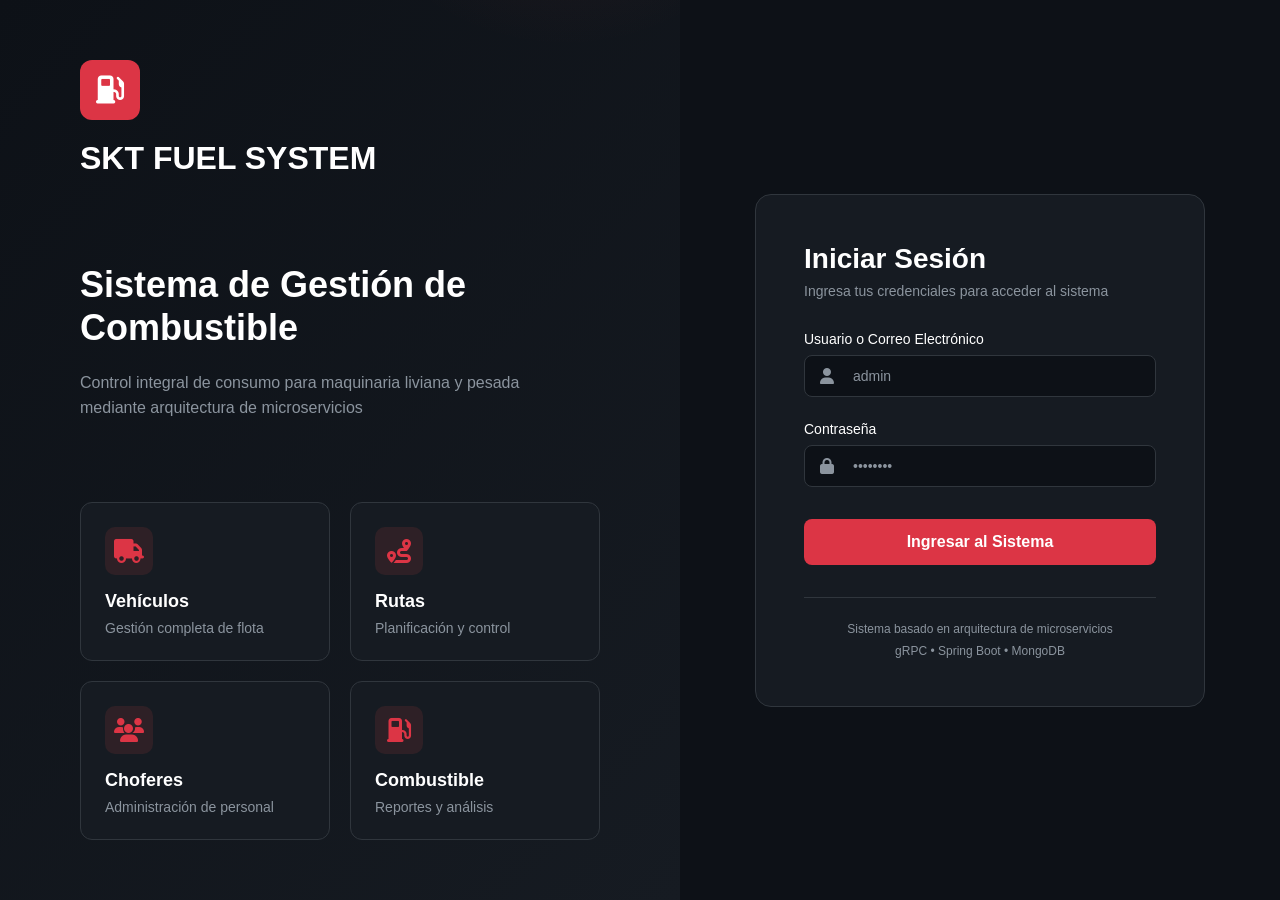
==== commit 979e80cb: "Style: Nuevas interfaces" ====
--- a/src/auth-service/src/main/resources/static/index.html
+++ b/src/auth-service/src/main/resources/static/index.html
@@ -1,362 +1,96 @@
 <!DOCTYPE html>
 <html lang="es">
-
 <head>
   <meta charset="UTF-8">
   <meta name="viewport" content="width=device-width, initial-scale=1.0">
-  <title>SKT Combustible - Sistema de Gestión</title>
+  <title>SKT FUEL SYSTEM - Sistema de Gestión de Combustible</title>
   <link rel="stylesheet" href="styles.css">
-  <link rel="stylesheet" href="https://cdnjs.cloudflare.com/ajax/libs/font-awesome/6.0.0/css/all.min.css">
-  <link rel="icon"
-    href="data:image/svg+xml,<svg xmlns='http://www.w3.org/2000/svg' viewBox='0 0 100 100'><text y='.9em' font-size='90'>⛽</text></svg>">
+  <link rel="stylesheet" href="https://cdnjs.cloudflare.com/ajax/libs/font-awesome/6.4.0/css/all.min.css">
 </head>
+<body>
+  <div class="login-container">
+    <!-- Panel Izquierdo - Información -->
+    <div class="login-left-panel">
+      <div class="logo-section">
+        <div class="logo-icon">
+          <i class="fas fa-gas-pump"></i>
+        </div>
+        <h1 class="logo-title">SKT FUEL SYSTEM</h1>
+      </div>
+      
+      <div class="info-section">
+        <h2 class="info-title">Sistema de Gestión de Combustible</h2>
+        <p class="info-description">
+          Control integral de consumo para maquinaria liviana y pesada mediante arquitectura de microservicios
+        </p>
+      </div>
 
-<body>
-  <div class="container">
-    <!-- Header Profesional -->
-    <header class="header">
-      <div class="logo">
-        <i class="fas fa-gas-pump"></i>
-        <div>
-          <h1>SKT Combustible</h1>
-          <div class="subtitle">Sistema de Gestión Integral</div>
+      <div class="features-grid">
+        <div class="feature-card">
+          <div class="feature-icon">
+            <i class="fas fa-truck"></i>
+          </div>
+          <h3>Vehículos</h3>
+          <p>Gestión completa de flota</p>
+        </div>
+        <div class="feature-card">
+          <div class="feature-icon">
+            <i class="fas fa-route"></i>
+          </div>
+          <h3>Rutas</h3>
+          <p>Planificación y control</p>
+        </div>
+        <div class="feature-card">
+          <div class="feature-icon">
+            <i class="fas fa-users"></i>
+          </div>
+          <h3>Choferes</h3>
+          <p>Administración de personal</p>
+        </div>
+        <div class="feature-card">
+          <div class="feature-icon">
+            <i class="fas fa-gas-pump"></i>
+          </div>
+          <h3>Combustible</h3>
+          <p>Reportes y análisis</p>
         </div>
       </div>
-      <nav class="nav">
-        <button id="loginBtn" class="active">
-          <i class="fas fa-sign-in-alt"></i> Iniciar Sesión
-        </button>
-        <button id="registerBtn">
-          <i class="fas fa-user-plus"></i> Registrarse
-        </button>
-        <button id="dashboardBtn" style="display: none;">
-          <i class="fas fa-tachometer-alt"></i> Dashboard
-        </button>
-        <button id="logoutBtn" style="display: none;">
-          <i class="fas fa-sign-out-alt"></i> Cerrar Sesión
-        </button>
-      </nav>
-    </header>
+    </div>
 
-    <!-- Contenido Principal -->
-    <main class="main-content">
-      <!-- Login Form -->
-      <div id="loginSection" class="form-section active">
-        <div class="form-container">
-          <h2><i class="fas fa-sign-in-alt"></i> Acceso al Sistema</h2>
+    <!-- Panel Derecho - Formulario de Login -->
+    <div class="login-right-panel">
+      <div class="login-form-container">
+        <h2 class="login-title">Iniciar Sesión</h2>
+        <p class="login-subtitle">Ingresa tus credenciales para acceder al sistema</p>
 
-          <!-- Banner de Bienvenida -->
-          <div
-            style="text-align: center; margin-bottom: 30px; padding: 25px; background: linear-gradient(135deg, #ffc107, #fd7e14); border-radius: 15px; color: #1a1a2e;">
-            <h3 style="margin-bottom: 15px; font-size: 1.4rem; font-weight: 700;">
-              <i class="fas fa-shield-alt" style="margin-right: 12px;"></i>
-              Bienvenido a SKT Combustible
-            </h3>
-            <p style="font-size: 1.1rem; font-weight: 500; opacity: 0.9;">
-              Sistema de gestión integral para la industria del combustible
-            </p>
-          </div>
-
-          <form id="loginForm" class="auth-form">
-            <div class="form-group">
-              <label for="loginUsername">
-                <i class="fas fa-user"></i> Usuario o Email
-              </label>
-              <input type="text" id="loginUsername" name="usernameOrEmail" required
-                placeholder="Ingresa tu usuario o email corporativo">
-            </div>
-            <div class="form-group">
-              <label for="loginPassword">
-                <i class="fas fa-lock"></i> Contraseña
-              </label>
-              <input type="password" id="loginPassword" name="password" required
-                placeholder="Ingresa tu contraseña de acceso">
-            </div>
-            <button type="submit" class="btn btn-primary">
-              <i class="fas fa-sign-in-alt"></i> Acceder al Sistema
-            </button>
-          </form>
-
-          <!-- Características del Sistema -->
-          <div
-            style="margin-top: 30px; padding: 25px; background: white; border-radius: 15px; border: 1px solid #e9ecef; box-shadow: 0 2px 10px rgba(0, 0, 0, 0.05);">
-            <h4
-              style="color: #1a1a2e; margin-bottom: 20px; display: flex; align-items: center; gap: 12px; font-size: 1.2rem; font-weight: 600;">
-              <i class="fas fa-cogs" style="color: #ffc107;"></i>
-              Características del Sistema
-            </h4>
-            <div style="display: grid; grid-template-columns: repeat(auto-fit, minmax(200px, 1fr)); gap: 15px;">
-              <div style="display: flex; align-items: center; gap: 12px; color: #6c757d; font-weight: 500;">
-                <i class="fas fa-check-circle" style="color: #28a745; font-size: 1.1rem;"></i>
-                <span>Gestión de Vehículos</span>
-              </div>
-              <div style="display: flex; align-items: center; gap: 12px; color: #6c757d; font-weight: 500;">
-                <i class="fas fa-check-circle" style="color: #28a745; font-size: 1.1rem;"></i>
-                <span>Control de Rutas</span>
-              </div>
-              <div style="display: flex; align-items: center; gap: 12px; color: #6c757d; font-weight: 500;">
-                <i class="fas fa-check-circle" style="color: #28a745; font-size: 1.1rem;"></i>
-                <span>Inventario de Combustible</span>
-              </div>
-              <div style="display: flex; align-items: center; gap: 12px; color: #6c757d; font-weight: 500;">
-                <i class="fas fa-check-circle" style="color: #28a745; font-size: 1.1rem;"></i>
-                <span>Reportes en Tiempo Real</span>
-              </div>
+        <form id="loginForm" class="login-form">
+          <div class="form-group">
+            <label for="email">Usuario o Correo Electrónico</label>
+            <div class="input-wrapper">
+              <i class="fas fa-user input-icon"></i>
+              <input type="text" id="email" name="email" placeholder="admin" required>
             </div>
           </div>
 
-          <!-- Información adicional -->
-          <div style="margin-top: 20px; text-align: center;">
-            <p style="color: #6c757d; margin-bottom: 15px;">¿No tienes acceso al sistema?</p>
-            <p style="color: #6c757d; font-size: 0.9rem;">
-              Contacta al administrador del sistema para obtener tus credenciales de acceso
-            </p>
+          <div class="form-group">
+            <label for="password">Contraseña</label>
+            <div class="input-wrapper">
+              <i class="fas fa-lock input-icon"></i>
+              <input type="password" id="password" name="password" placeholder="••••••••" required>
+            </div>
           </div>
+
+          <button type="submit" class="login-button">
+            Ingresar al Sistema
+          </button>
+        </form>
+
+        <div class="login-footer">
+          <p class="tech-info">Sistema basado en arquitectura de microservicios</p>
+          <p class="tech-stack">gRPC • Spring Boot • MongoDB</p>
         </div>
       </div>
-
-      <!-- Register Form -->
-      <div id="registerSection" class="form-section">
-        <div class="form-container">
-          <h2><i class="fas fa-user-plus"></i> Registro de Usuario</h2>
-
-          <!-- Banner de Registro -->
-          <div
-            style="text-align: center; margin-bottom: 30px; padding: 25px; background: linear-gradient(135deg, #17a2b8, #138496); border-radius: 15px; color: white;">
-            <h3 style="margin-bottom: 15px; font-size: 1.4rem; font-weight: 700;">
-              <i class="fas fa-user-plus" style="margin-right: 12px;"></i>
-              Crear Nueva Cuenta
-            </h3>
-            <p style="font-size: 1.1rem; font-weight: 500; opacity: 0.9;">
-              Registra un nuevo usuario en el sistema SKT Combustible
-            </p>
-          </div>
-
-          <form id="registerForm" class="auth-form">
-            <div class="form-group">
-              <label for="registerUsername">
-                <i class="fas fa-user"></i> Nombre de Usuario
-              </label>
-              <input type="text" id="registerUsername" name="username" required
-                placeholder="Ingresa tu nombre de usuario">
-            </div>
-            <div class="form-group">
-              <label for="registerEmail">
-                <i class="fas fa-envelope"></i> Email Corporativo
-              </label>
-              <input type="email" id="registerEmail" name="email" required placeholder="tu.email@empresa.com">
-            </div>
-            <div class="form-group">
-              <label for="registerNombre">
-                <i class="fas fa-id-card"></i> Nombre Completo
-              </label>
-              <input type="text" id="registerNombre" name="nombre" required placeholder="Tu nombre completo">
-            </div>
-            <div class="form-group">
-              <label for="registerApellido">
-                <i class="fas fa-id-card"></i> Apellido
-              </label>
-              <input type="text" id="registerApellido" name="apellido" required placeholder="Tu apellido">
-            </div>
-            <div class="form-group">
-              <label for="registerPassword">
-                <i class="fas fa-lock"></i> Contraseña
-              </label>
-              <input type="password" id="registerPassword" name="password" required placeholder="Contraseña segura">
-            </div>
-            <div class="form-group">
-              <label for="registerRol">
-                <i class="fas fa-user-tag"></i> Rol en el Sistema
-              </label>
-              <select id="registerRol" name="rol" required>
-                <option value="">Selecciona tu rol</option>
-                <option value="ADMINISTRADOR">Administrador</option>
-                <option value="OPERADOR">Operador</option>
-                <option value="SUPERVISOR">Supervisor</option>
-                <option value="CONDUCTOR">Conductor</option>
-              </select>
-            </div>
-            <button type="submit" class="btn btn-primary">
-              <i class="fas fa-user-plus"></i> Crear Cuenta
-            </button>
-            <button type="button" class="btn btn-secondary" onclick="fillRegisterForm()" style="margin-left: 15px;">
-              <i class="fas fa-magic"></i> Datos de Prueba
-            </button>
-          </form>
-        </div>
-      </div>
-
-      <!-- Dashboard -->
-      <div id="dashboardSection" class="form-section">
-        <!-- Header del Dashboard -->
-        <div class="dashboard-header">
-          <div class="welcome-banner">
-            <div class="user-avatar">
-              <i class="fas fa-user"></i>
-            </div>
-            <div class="welcome-text">
-              <h2 id="welcomeMessage">¡Bienvenido al Sistema!</h2>
-              <p id="userDetails">Usuario del Sistema SKT Combustible</p>
-              <p id="userRole">Rol: Administrador</p>
-            </div>
-          </div>
-        </div>
-
-        <!-- Grid de Estadísticas -->
-        <div class="stats-grid">
-          <div class="stat-card">
-            <div class="stat-icon">
-              <i class="fas fa-truck"></i>
-            </div>
-            <div class="stat-content">
-              <h3>24</h3>
-              <p>Vehículos Activos</p>
-              <div class="stat-status online">
-                <i class="fas fa-circle"></i>
-                <span>Sistema Operativo</span>
-              </div>
-            </div>
-          </div>
-          <div class="stat-card">
-            <div class="stat-icon">
-              <i class="fas fa-route"></i>
-            </div>
-            <div class="stat-content">
-              <h3>156</h3>
-              <p>Rutas Programadas</p>
-              <div class="stat-status online">
-                <i class="fas fa-circle"></i>
-                <span>En Ejecución</span>
-              </div>
-            </div>
-          </div>
-          <div class="stat-card">
-            <div class="stat-icon">
-              <i class="fas fa-gas-pump"></i>
-            </div>
-            <div class="stat-content">
-              <h3>2,450</h3>
-              <p>Litros Disponibles</p>
-              <div class="stat-status online">
-                <i class="fas fa-circle"></i>
-                <span>Inventario OK</span>
-              </div>
-            </div>
-          </div>
-          <div class="stat-card">
-            <div class="stat-icon">
-              <i class="fas fa-users"></i>
-            </div>
-            <div class="stat-content">
-              <h3>18</h3>
-              <p>Conductores Activos</p>
-              <div class="stat-status online">
-                <i class="fas fa-circle"></i>
-                <span>Personal Disponible</span>
-              </div>
-            </div>
-          </div>
-        </div>
-
-        <!-- Grid de Acciones -->
-        <div class="action-grid">
-          <div class="action-card" onclick="showMessage('Gestión de Vehículos', 'info')">
-            <div class="card-header">
-              <i class="fas fa-truck"></i>
-            </div>
-            <h4>Gestión de Vehículos</h4>
-            <p>Administra la flota de vehículos y su estado operativo</p>
-          </div>
-          <div class="action-card" onclick="showMessage('Control de Rutas', 'info')">
-            <div class="card-header">
-              <i class="fas fa-route"></i>
-            </div>
-            <h4>Control de Rutas</h4>
-            <p>Planifica y monitorea las rutas de distribución</p>
-          </div>
-          <div class="action-card" onclick="showMessage('Inventario de Combustible', 'info')">
-            <div class="card-header">
-              <i class="fas fa-gas-pump"></i>
-            </div>
-            <h4>Inventario</h4>
-            <p>Controla el stock y consumo de combustible</p>
-          </div>
-          <div class="action-card" onclick="showMessage('Reportes del Sistema', 'info')">
-            <div class="card-header">
-              <i class="fas fa-chart-bar"></i>
-            </div>
-            <h4>Reportes</h4>
-            <p>Genera reportes detallados del sistema</p>
-          </div>
-          <div class="action-card" onclick="showMessage('Gestión de Conductores', 'info')">
-            <div class="card-header">
-              <i class="fas fa-users"></i>
-            </div>
-            <h4>Conductores</h4>
-            <p>Administra el personal conductor</p>
-          </div>
-          <div class="action-card" onclick="validateToken()">
-            <div class="card-header">
-              <i class="fas fa-shield-alt"></i>
-            </div>
-            <h4>Validar Token</h4>
-            <p>Verifica la validez de tu sesión</p>
-          </div>
-        </div>
-
-        <!-- Actividad Reciente -->
-        <div class="recent-activity">
-          <h3><i class="fas fa-history"></i> Actividad Reciente del Sistema</h3>
-          <ul class="activity-list">
-            <li class="activity-item">
-              <div class="activity-icon">
-                <i class="fas fa-truck"></i>
-              </div>
-              <div class="activity-content">
-                <h5>Vehículo ABC-123 asignado a ruta</h5>
-                <p>Conductor: Juan Pérez - Ruta: Centro a Norte</p>
-              </div>
-              <div class="activity-time">Hace 5 min</div>
-            </li>
-            <li class="activity-item">
-              <div class="activity-icon">
-                <i class="fas fa-gas-pump"></i>
-              </div>
-              <div class="activity-content">
-                <h5>Recarga de combustible completada</h5>
-                <p>Vehículo XYZ-789 - 150 litros cargados</p>
-              </div>
-              <div class="activity-time">Hace 15 min</div>
-            </li>
-            <li class="activity-item">
-              <div class="activity-icon">
-                <i class="fas fa-route"></i>
-              </div>
-              <div class="activity-content">
-                <h5>Nueva ruta programada</h5>
-                <p>Ruta: Sur a Este - Distancia: 45 km</p>
-              </div>
-              <div class="activity-time">Hace 1 hora</div>
-            </li>
-            <li class="activity-item">
-              <div class="activity-icon">
-                <i class="fas fa-user"></i>
-              </div>
-              <div class="activity-content">
-                <h5>Nuevo conductor registrado</h5>
-                <p>Carlos Mendoza - Licencia: ABC123456</p>
-              </div>
-              <div class="activity-time">Hace 2 horas</div>
-            </li>
-          </ul>
-        </div>
-
-        <!-- Footer del Dashboard -->
-        <div class="dashboard-footer">
-          <p><i class="fas fa-info-circle"></i> Sistema SKT Combustible v1.0 - Todos los derechos reservados</p>
-        </div>
-      </div>
-    </main>
+    </div>
   </div>
 
   <!-- Contenedor de Notificaciones -->
@@ -364,5 +98,4 @@
 
   <script src="script.js"></script>
 </body>
-
-</html>+</html>
--- a/src/auth-service/src/main/resources/static/styles.css
+++ b/src/auth-service/src/main/resources/static/styles.css
@@ -1,652 +1,375 @@
-/* Reset y configuración base */
+/* Reset y Variables */
 * {
-    margin: 0;
-    padding: 0;
-    box-sizing: border-box;
+  margin: 0;
+  padding: 0;
+  box-sizing: border-box;
+}
+
+:root {
+  --primary-red: #dc3545;
+  --dark-bg: #0d1117;
+  --dark-card: #161b22;
+  --dark-border: #30363d;
+  --text-primary: #ffffff;
+  --text-secondary: #8b949e;
+  --accent-red: #f85149;
+  --success-green: #3fb950;
+  --warning-yellow: #d29922;
+  --info-blue: #58a6ff;
 }
 
 body {
-    font-family: 'Segoe UI', Tahoma, Geneva, Verdana, sans-serif;
-    background: linear-gradient(135deg, #1a1a2e 0%, #16213e 50%, #0f3460 100%);
-    min-height: 100vh;
-    color: #ffffff;
-    position: relative;
-    overflow-x: hidden;
-}
-
-/* Efectos de fondo */
-body::before {
-    content: '';
-    position: fixed;
-    top: 0;
-    left: 0;
-    width: 100%;
-    height: 100%;
-    background: 
-        radial-gradient(circle at 20% 80%, rgba(255, 193, 7, 0.1) 0%, transparent 50%),
-        radial-gradient(circle at 80% 20%, rgba(220, 53, 69, 0.1) 0%, transparent 50%),
-        radial-gradient(circle at 40% 40%, rgba(40, 167, 69, 0.05) 0%, transparent 50%);
-    pointer-events: none;
-    z-index: -1;
-}
-
-/* Contenedor principal */
-.container {
-    max-width: 1200px;
-    margin: 0 auto;
-    padding: 20px;
-}
-
-/* Header profesional */
-.header {
-    background: rgba(255, 255, 255, 0.95);
-    backdrop-filter: blur(20px);
-    border-radius: 15px;
-    padding: 20px 40px;
-    margin-bottom: 30px;
-    box-shadow: 0 8px 32px rgba(0, 0, 0, 0.3);
-    border: 1px solid rgba(255, 255, 255, 0.2);
-    display: flex;
-    justify-content: space-between;
-    align-items: center;
-}
-
-.logo {
-    display: flex;
-    align-items: center;
-    gap: 15px;
-    text-decoration: none;
-    color: inherit;
-    transition: transform 0.3s ease;
-}
-
-.logo:hover {
-    transform: scale(1.02);
-}
-
-.logo i {
-    font-size: 2.5rem;
-    background: linear-gradient(135deg, #ffc107, #fd7e14);
-    -webkit-background-clip: text;
-    -webkit-text-fill-color: transparent;
-    background-clip: text;
-    filter: drop-shadow(0 2px 4px rgba(255, 193, 7, 0.3));
-}
-
-.logo h1 {
-    font-size: 1.8rem;
-    font-weight: 700;
-    color: #1a1a2e;
-    text-shadow: none;
-}
-
-.logo .subtitle {
-    font-size: 0.9rem;
-    color: #6c757d;
-    font-weight: 400;
-    margin-top: -5px;
-}
-
-.nav {
-    display: flex;
-    gap: 20px;
-}
-
-.nav button {
-    background: linear-gradient(135deg, #ffc107, #fd7e14);
-    color: #1a1a2e;
-    border: none;
-    padding: 12px 24px;
-    border-radius: 25px;
-    font-weight: 600;
-    cursor: pointer;
-    transition: all 0.3s ease;
-    box-shadow: 0 4px 15px rgba(255, 193, 7, 0.3);
-}
-
-.nav button:hover {
-    transform: translateY(-2px);
-    box-shadow: 0 8px 25px rgba(255, 193, 7, 0.4);
-}
-
-.nav button.active {
-    background: linear-gradient(135deg, #dc3545, #c82333);
-    color: white;
-    box-shadow: 0 4px 15px rgba(220, 53, 69, 0.3);
-}
-
-/* Contenido principal */
-.main-content {
-    background: rgba(255, 255, 255, 0.95);
-    backdrop-filter: blur(20px);
-    border-radius: 20px;
-    padding: 40px;
-    box-shadow: 0 15px 50px rgba(0, 0, 0, 0.3);
-    min-height: 600px;
-    border: 1px solid rgba(255, 255, 255, 0.2);
-    position: relative;
-    overflow: hidden;
-}
-
-/* Secciones de formulario */
-.form-section {
-    display: none;
-}
-
-.form-section.active {
-    display: block;
-}
-
-.form-container h2 {
-    color: #1a1a2e;
-    font-size: 2rem;
-    font-weight: 700;
-    margin-bottom: 30px;
-    display: flex;
-    align-items: center;
-    gap: 15px;
-}
-
-.form-container h2 i {
-    color: #ffc107;
-    font-size: 1.8rem;
-}
-
-/* Formularios */
-.auth-form {
-    max-width: 500px;
-    margin: 0 auto;
+  font-family: -apple-system, BlinkMacSystemFont, 'Segoe UI', 'Roboto', 'Oxygen', 'Ubuntu', 'Cantarell', sans-serif;
+  background-color: var(--dark-bg);
+  color: var(--text-primary);
+  overflow-x: hidden;
+}
+
+/* ===== LOGIN PAGE ===== */
+.login-container {
+  display: flex;
+  min-height: 100vh;
+  width: 100%;
+}
+
+/* Panel Izquierdo */
+.login-left-panel {
+  flex: 1;
+  background: linear-gradient(135deg, #0d1117 0%, #161b22 100%);
+  padding: 60px 80px;
+  display: flex;
+  flex-direction: column;
+  justify-content: space-between;
+  position: relative;
+  overflow: hidden;
+}
+
+.login-left-panel::before {
+  content: '';
+  position: absolute;
+  top: -50%;
+  right: -20%;
+  width: 500px;
+  height: 500px;
+  background: radial-gradient(circle, rgba(248, 81, 73, 0.1) 0%, transparent 70%);
+  border-radius: 50%;
+}
+
+.logo-section {
+  z-index: 1;
+}
+
+.logo-icon {
+  width: 60px;
+  height: 60px;
+  background: var(--primary-red);
+  border-radius: 12px;
+  display: flex;
+  align-items: center;
+  justify-content: center;
+  margin-bottom: 20px;
+}
+
+.logo-icon i {
+  font-size: 28px;
+  color: white;
+}
+
+.logo-title {
+  font-size: 32px;
+  font-weight: 700;
+  margin-bottom: 5px;
+  color: var(--text-primary);
+}
+
+.logo-subtitle {
+  font-size: 14px;
+  color: var(--text-secondary);
+  font-weight: 400;
+}
+
+.info-section {
+  z-index: 1;
+  margin-top: 40px;
+}
+
+.info-title {
+  font-size: 36px;
+  font-weight: 700;
+  margin-bottom: 20px;
+  line-height: 1.2;
+  color: var(--text-primary);
+}
+
+.info-description {
+  font-size: 16px;
+  color: var(--text-secondary);
+  line-height: 1.6;
+  max-width: 500px;
+}
+
+.features-grid {
+  display: grid;
+  grid-template-columns: repeat(2, 1fr);
+  gap: 20px;
+  margin-top: 40px;
+  z-index: 1;
+}
+
+.feature-card {
+  background: var(--dark-card);
+  border: 1px solid var(--dark-border);
+  border-radius: 12px;
+  padding: 24px;
+  transition: all 0.3s ease;
+}
+
+.feature-card:hover {
+  border-color: var(--primary-red);
+  transform: translateY(-2px);
+}
+
+.feature-icon {
+  width: 48px;
+  height: 48px;
+  background: rgba(248, 81, 73, 0.1);
+  border-radius: 10px;
+  display: flex;
+  align-items: center;
+  justify-content: center;
+  margin-bottom: 16px;
+}
+
+.feature-icon i {
+  font-size: 24px;
+  color: var(--primary-red);
+}
+
+.feature-card h3 {
+  font-size: 18px;
+  font-weight: 600;
+  margin-bottom: 8px;
+  color: var(--text-primary);
+}
+
+.feature-card p {
+  font-size: 14px;
+  color: var(--text-secondary);
+}
+
+/* Panel Derecho - Login Form */
+.login-right-panel {
+  flex: 1;
+  background: var(--dark-bg);
+  display: flex;
+  align-items: center;
+  justify-content: center;
+  padding: 40px;
+}
+
+.login-form-container {
+  width: 100%;
+  max-width: 450px;
+  background: var(--dark-card);
+  border: 1px solid var(--dark-border);
+  border-radius: 16px;
+  padding: 48px;
+}
+
+.login-title {
+  font-size: 28px;
+  font-weight: 700;
+  margin-bottom: 8px;
+  color: var(--text-primary);
+}
+
+.login-subtitle {
+  font-size: 14px;
+  color: var(--text-secondary);
+  margin-bottom: 32px;
+}
+
+.login-form {
+  width: 100%;
 }
 
 .form-group {
-    margin-bottom: 25px;
+  margin-bottom: 24px;
 }
 
 .form-group label {
-    display: block;
-    margin-bottom: 8px;
-    font-weight: 600;
-    color: #1a1a2e;
-    font-size: 1rem;
-    display: flex;
-    align-items: center;
-    gap: 10px;
-}
-
-.form-group label i {
-    color: #ffc107;
-    width: 16px;
-}
-
-.form-group input,
-.form-group select {
-    width: 100%;
-    padding: 15px 20px;
-    border: 2px solid #e9ecef;
-    border-radius: 10px;
-    font-size: 1rem;
-    background: white;
-    color: #1a1a2e;
-    transition: all 0.3s ease;
-    box-shadow: 0 2px 5px rgba(0, 0, 0, 0.05);
-}
-
-.form-group input::placeholder {
-    color: #6c757d;
-    font-weight: 400;
-}
-
-.form-group input:focus,
-.form-group select:focus {
-    outline: none;
-    border-color: #ffc107;
-    box-shadow: 0 0 0 3px rgba(255, 193, 7, 0.1);
-    background: white;
-    transform: translateY(-1px);
-}
-
-.form-group input:hover,
-.form-group select:hover {
-    border-color: #ffc107;
-    background: white;
-}
-
-/* Botones */
-.btn {
-    padding: 15px 30px;
-    border: none;
-    border-radius: 10px;
-    font-size: 1rem;
-    font-weight: 600;
-    cursor: pointer;
-    transition: all 0.3s ease;
-    position: relative;
-    overflow: hidden;
-    text-decoration: none;
-    display: inline-flex;
-    align-items: center;
-    gap: 10px;
-    justify-content: center;
-    min-width: 150px;
-}
-
-.btn::before {
-    content: '';
-    position: absolute;
-    top: 0;
-    left: -100%;
-    width: 100%;
-    height: 100%;
-    background: linear-gradient(90deg, transparent, rgba(255, 255, 255, 0.2), transparent);
-    transition: left 0.5s;
-}
-
-.btn:hover::before {
-    left: 100%;
-}
-
-.btn-primary {
-    background: linear-gradient(135deg, #ffc107, #fd7e14);
-    color: #1a1a2e;
-    border: 2px solid #ffc107;
-    box-shadow: 0 4px 15px rgba(255, 193, 7, 0.3);
-}
-
-.btn-primary:hover {
-    transform: translateY(-3px);
-    box-shadow: 0 8px 25px rgba(255, 193, 7, 0.4);
-    background: linear-gradient(135deg, #fd7e14, #e8590c);
-}
-
-.btn-secondary {
-    background: linear-gradient(135deg, #6c757d, #5a6268);
-    color: white;
-    border: 2px solid #6c757d;
-    box-shadow: 0 4px 15px rgba(108, 117, 125, 0.3);
-}
-
-.btn-secondary:hover {
-    background: linear-gradient(135deg, #5a6268, #495057);
-    transform: translateY(-3px);
-    box-shadow: 0 8px 25px rgba(108, 117, 125, 0.4);
-}
-
-.btn-info {
-    background: linear-gradient(135deg, #17a2b8, #138496);
-    color: white;
-    border: 2px solid #17a2b8;
-    box-shadow: 0 4px 15px rgba(23, 162, 184, 0.3);
-}
-
-.btn-info:hover {
-    background: linear-gradient(135deg, #138496, #0f6674);
-    transform: translateY(-3px);
-    box-shadow: 0 8px 25px rgba(23, 162, 184, 0.4);
-}
-
-.btn-outline {
-    background: transparent;
-    color: #6c757d;
-    border: 2px solid #6c757d;
-}
-
-.btn-outline:hover {
-    background: #6c757d;
-    color: white;
-    border-color: #6c757d;
-    transform: translateY(-3px);
-    box-shadow: 0 8px 25px rgba(108, 117, 125, 0.4);
-}
-
-/* Dashboard profesional */
-.dashboard-header {
-    text-align: center;
-    margin-bottom: 40px;
-    padding: 30px;
-    background: linear-gradient(135deg, #ffc107, #fd7e14);
-    border-radius: 15px;
-    color: #1a1a2e;
-    box-shadow: 0 8px 25px rgba(255, 193, 7, 0.3);
-}
-
-.welcome-banner {
-    display: flex;
-    align-items: center;
-    justify-content: center;
-    gap: 20px;
-    margin-bottom: 20px;
-}
-
-.user-avatar {
-    width: 80px;
-    height: 80px;
-    background: linear-gradient(135deg, #dc3545, #c82333);
-    border-radius: 50%;
-    display: flex;
-    align-items: center;
-    justify-content: center;
-    font-size: 2rem;
-    color: white;
-    box-shadow: 0 4px 15px rgba(220, 53, 69, 0.3);
-}
-
-.welcome-text h2 {
-    font-size: 2.5rem;
-    font-weight: 700;
-    margin-bottom: 10px;
-}
-
-.welcome-text p {
-    font-size: 1.2rem;
-    opacity: 0.8;
-}
-
-/* Grid de estadísticas */
-.stats-grid {
-    display: grid;
-    grid-template-columns: repeat(auto-fit, minmax(250px, 1fr));
-    gap: 25px;
-    margin-bottom: 40px;
-}
-
-.stat-card {
-    background: white;
-    padding: 25px;
-    border-radius: 15px;
-    box-shadow: 0 5px 20px rgba(0, 0, 0, 0.1);
-    border-left: 5px solid #ffc107;
-    transition: transform 0.3s ease;
-}
-
-.stat-card:hover {
-    transform: translateY(-5px);
-}
-
-.stat-icon {
-    width: 60px;
-    height: 60px;
-    background: linear-gradient(135deg, #ffc107, #fd7e14);
-    border-radius: 12px;
-    display: flex;
-    align-items: center;
-    justify-content: center;
-    font-size: 1.5rem;
-    color: white;
-    margin-bottom: 15px;
-}
-
-.stat-content h3 {
-    font-size: 2rem;
-    font-weight: 700;
-    color: #1a1a2e;
-    margin-bottom: 5px;
-}
-
-.stat-content p {
-    color: #6c757d;
-    font-weight: 500;
-}
-
-.stat-status {
-    display: flex;
-    align-items: center;
-    gap: 8px;
-    margin-top: 10px;
-    font-size: 0.9rem;
-    font-weight: 600;
-}
-
-.stat-status.online {
-    color: #28a745;
-}
-
-.stat-status.offline {
-    color: #dc3545;
-}
-
-/* Grid de acciones */
-.action-grid {
-    display: grid;
-    grid-template-columns: repeat(auto-fit, minmax(200px, 1fr));
-    gap: 20px;
-    margin-bottom: 40px;
-}
-
-.action-card {
-    background: white;
-    padding: 25px;
-    border-radius: 15px;
-    box-shadow: 0 5px 20px rgba(0, 0, 0, 0.1);
-    text-align: center;
-    transition: transform 0.3s ease;
-    cursor: pointer;
-}
-
-.action-card:hover {
-    transform: translateY(-5px);
-}
-
-.card-header {
-    margin-bottom: 15px;
-}
-
-.card-header i {
-    font-size: 2.5rem;
-    background: linear-gradient(135deg, #17a2b8, #138496);
-    -webkit-background-clip: text;
-    -webkit-text-fill-color: transparent;
-    background-clip: text;
-}
-
-.action-card h4 {
-    color: #1a1a2e;
-    font-weight: 600;
-    margin-bottom: 10px;
-}
-
-.action-card p {
-    color: #6c757d;
-    font-size: 0.9rem;
-}
-
-/* Actividad reciente */
-.recent-activity {
-    background: white;
-    padding: 25px;
-    border-radius: 15px;
-    box-shadow: 0 5px 20px rgba(0, 0, 0, 0.1);
-}
-
-.recent-activity h3 {
-    color: #1a1a2e;
-    font-weight: 700;
-    margin-bottom: 20px;
-    display: flex;
-    align-items: center;
-    gap: 10px;
-}
-
-.recent-activity h3 i {
-    color: #ffc107;
-}
-
-.activity-list {
-    list-style: none;
-}
-
-.activity-item {
-    display: flex;
-    align-items: center;
-    gap: 15px;
-    padding: 15px 0;
-    border-bottom: 1px solid #e9ecef;
-}
-
-.activity-item:last-child {
-    border-bottom: none;
-}
-
-.activity-icon {
-    width: 40px;
-    height: 40px;
-    background: linear-gradient(135deg, #28a745, #20c997);
-    border-radius: 50%;
-    display: flex;
-    align-items: center;
-    justify-content: center;
-    color: white;
-    font-size: 1rem;
-}
-
-.activity-content {
-    flex: 1;
-}
-
-.activity-content h5 {
-    color: #1a1a2e;
-    font-weight: 600;
-    margin-bottom: 5px;
-}
-
-.activity-content p {
-    color: #6c757d;
-    font-size: 0.9rem;
-}
-
-.activity-time {
-    color: #6c757d;
-    font-size: 0.8rem;
-    font-weight: 500;
-}
-
-/* Footer del dashboard */
-.dashboard-footer {
-    text-align: center;
-    margin-top: 40px;
-    padding: 20px;
-    background: rgba(255, 255, 255, 0.1);
-    border-radius: 10px;
-    color: #6c757d;
+  display: block;
+  font-size: 14px;
+  font-weight: 500;
+  margin-bottom: 8px;
+  color: var(--text-primary);
+}
+
+.input-wrapper {
+  position: relative;
+}
+
+.input-icon {
+  position: absolute;
+  left: 16px;
+  top: 50%;
+  transform: translateY(-50%);
+  color: var(--text-secondary);
+  font-size: 16px;
+}
+
+.input-wrapper input {
+  width: 100%;
+  padding: 12px 16px 12px 48px;
+  background: var(--dark-bg);
+  border: 1px solid var(--dark-border);
+  border-radius: 8px;
+  color: var(--text-primary);
+  font-size: 14px;
+  transition: all 0.3s ease;
+}
+
+.input-wrapper input:focus {
+  outline: none;
+  border-color: var(--primary-red);
+  box-shadow: 0 0 0 3px rgba(248, 81, 73, 0.1);
+}
+
+.input-wrapper input::placeholder {
+  color: var(--text-secondary);
+}
+
+.login-button {
+  width: 100%;
+  padding: 14px;
+  background: var(--primary-red);
+  color: white;
+  border: none;
+  border-radius: 8px;
+  font-size: 16px;
+  font-weight: 600;
+  cursor: pointer;
+  transition: all 0.3s ease;
+  margin-top: 8px;
+}
+
+.login-button:hover {
+  background: var(--accent-red);
+  transform: translateY(-1px);
+  box-shadow: 0 4px 12px rgba(248, 81, 73, 0.3);
+}
+
+.login-button:active {
+  transform: translateY(0);
+}
+
+.login-footer {
+  margin-top: 32px;
+  text-align: center;
+  padding-top: 24px;
+  border-top: 1px solid var(--dark-border);
+}
+
+.tech-info {
+  font-size: 12px;
+  color: var(--text-secondary);
+  margin-bottom: 8px;
+}
+
+.tech-stack {
+  font-size: 12px;
+  color: var(--text-secondary);
+  font-weight: 500;
 }
 
 /* Notificaciones */
 .notification-container {
-    position: fixed;
-    top: 20px;
-    right: 20px;
-    z-index: 1000;
+  position: fixed;
+  top: 20px;
+  right: 20px;
+  z-index: 10000;
+  display: flex;
+  flex-direction: column;
+  gap: 12px;
 }
 
 .notification {
-    background: white;
-    padding: 15px 20px;
-    border-radius: 10px;
-    margin-bottom: 10px;
-    box-shadow: 0 5px 20px rgba(0, 0, 0, 0.2);
-    border-left: 4px solid #ffc107;
-    max-width: 350px;
-    animation: slideIn 0.3s ease;
+  background: var(--dark-card);
+  border: 1px solid var(--dark-border);
+  border-radius: 8px;
+  padding: 16px 20px;
+  min-width: 300px;
+  box-shadow: 0 8px 24px rgba(0, 0, 0, 0.4);
+  animation: slideIn 0.3s ease;
+  display: flex;
+  align-items: center;
+  gap: 12px;
 }
 
 .notification.success {
-    border-left-color: #28a745;
+  border-left: 4px solid var(--success-green);
 }
 
 .notification.error {
-    border-left-color: #dc3545;
+  border-left: 4px solid var(--primary-red);
 }
 
 .notification.info {
-    border-left-color: #17a2b8;
+  border-left: 4px solid var(--info-blue);
+}
+
+.notification.warning {
+  border-left: 4px solid var(--warning-yellow);
 }
 
 @keyframes slideIn {
-    from {
-        transform: translateX(100%);
-        opacity: 0;
-    }
-    to {
-        transform: translateX(0);
-        opacity: 1;
-    }
-}
-
-/* Loading */
-.loading {
-    opacity: 0.7;
-    pointer-events: none;
-}
-
-.loading::after {
-    content: '';
-    position: absolute;
-    top: 50%;
-    left: 50%;
-    width: 40px;
-    height: 40px;
-    margin: -20px 0 0 -20px;
-    border: 4px solid #f3f3f3;
-    border-top: 4px solid #ffc107;
-    border-radius: 50%;
-    animation: spin 1s linear infinite;
-}
-
-@keyframes spin {
-    0% { transform: rotate(0deg); }
-    100% { transform: rotate(360deg); }
+  from {
+    transform: translateX(400px);
+    opacity: 0;
+  }
+  to {
+    transform: translateX(0);
+    opacity: 1;
+  }
+}
+
+@keyframes slideOut {
+  from {
+    transform: translateX(0);
+    opacity: 1;
+  }
+  to {
+    transform: translateX(400px);
+    opacity: 0;
+  }
 }
 
 /* Responsive */
+@media (max-width: 1024px) {
+  .login-container {
+    flex-direction: column;
+  }
+
+  .login-left-panel {
+    padding: 40px;
+    min-height: auto;
+  }
+
+  .features-grid {
+    grid-template-columns: 1fr;
+  }
+}
+
 @media (max-width: 768px) {
-    .container {
-        padding: 10px;
-    }
-    
-    .header {
-        flex-direction: column;
-        gap: 20px;
-        text-align: center;
-    }
-    
-    .main-content {
-        padding: 20px;
-    }
-    
-    .stats-grid {
-        grid-template-columns: 1fr;
-    }
-    
-    .action-grid {
-        grid-template-columns: repeat(2, 1fr);
-    }
-    
-    .welcome-banner {
-        flex-direction: column;
-        text-align: center;
-    }
-    
-    .user-avatar {
-        width: 60px;
-        height: 60px;
-        font-size: 1.5rem;
-    }
-    
-    .welcome-text h2 {
-        font-size: 2rem;
-    }
-}
-
-@media (max-width: 480px) {
-    .action-grid {
-        grid-template-columns: 1fr;
-    }
-    
-    .nav {
-        flex-direction: column;
-        gap: 10px;
-    }
-    
-    .nav button {
-        width: 100%;
-    }
-}+  .login-left-panel {
+    padding: 30px 20px;
+  }
+
+  .info-title {
+    font-size: 28px;
+  }
+
+  .login-form-container {
+    padding: 32px 24px;
+  }
+}
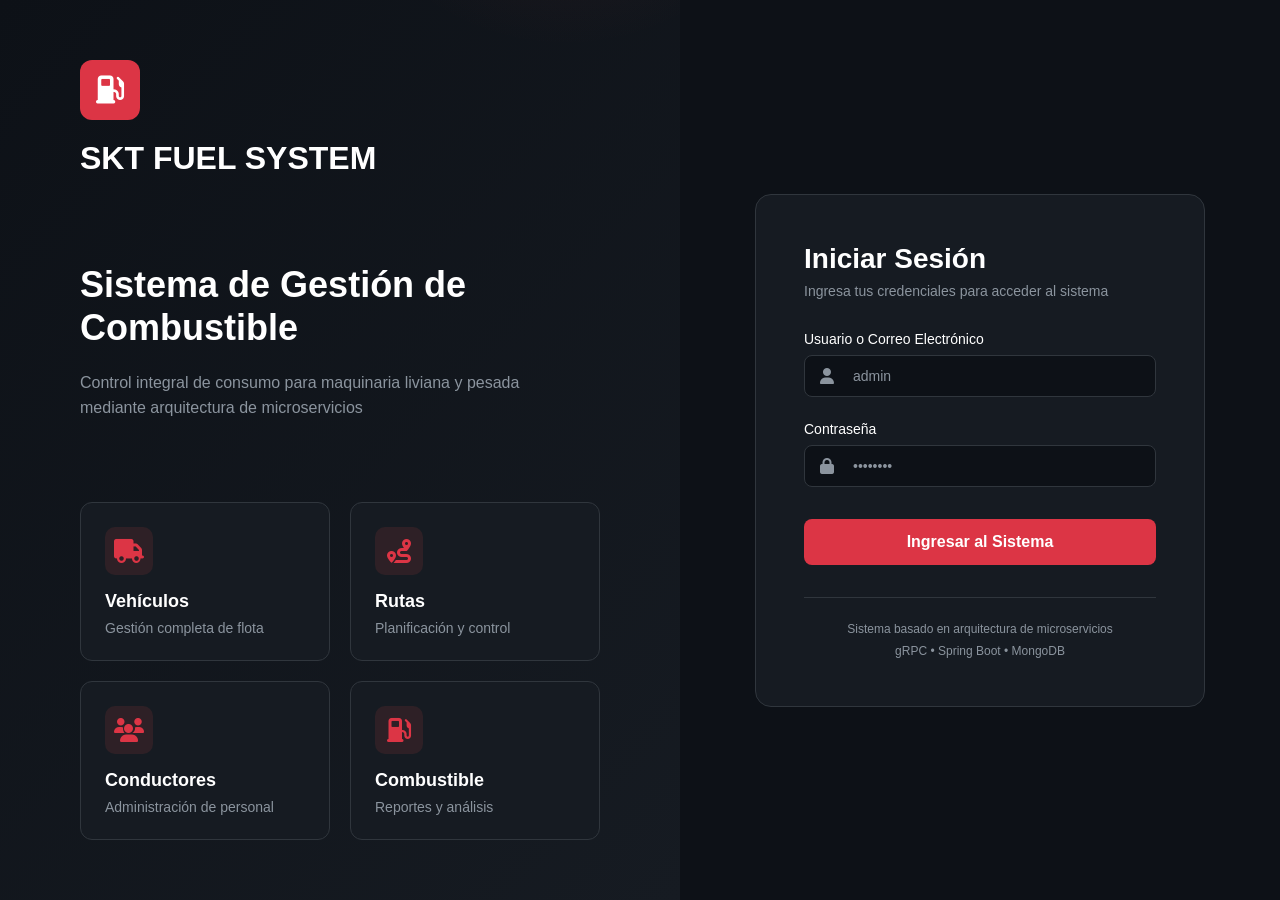
==== commit 9437233e: "feat: Crear usuario" ====
--- a/src/auth-service/src/main/resources/static/index.html
+++ b/src/auth-service/src/main/resources/static/index.html
@@ -44,7 +44,7 @@
           <div class="feature-icon">
             <i class="fas fa-users"></i>
           </div>
-          <h3>Choferes</h3>
+          <h3>Conductores</h3>
           <p>Administración de personal</p>
         </div>
         <div class="feature-card">
